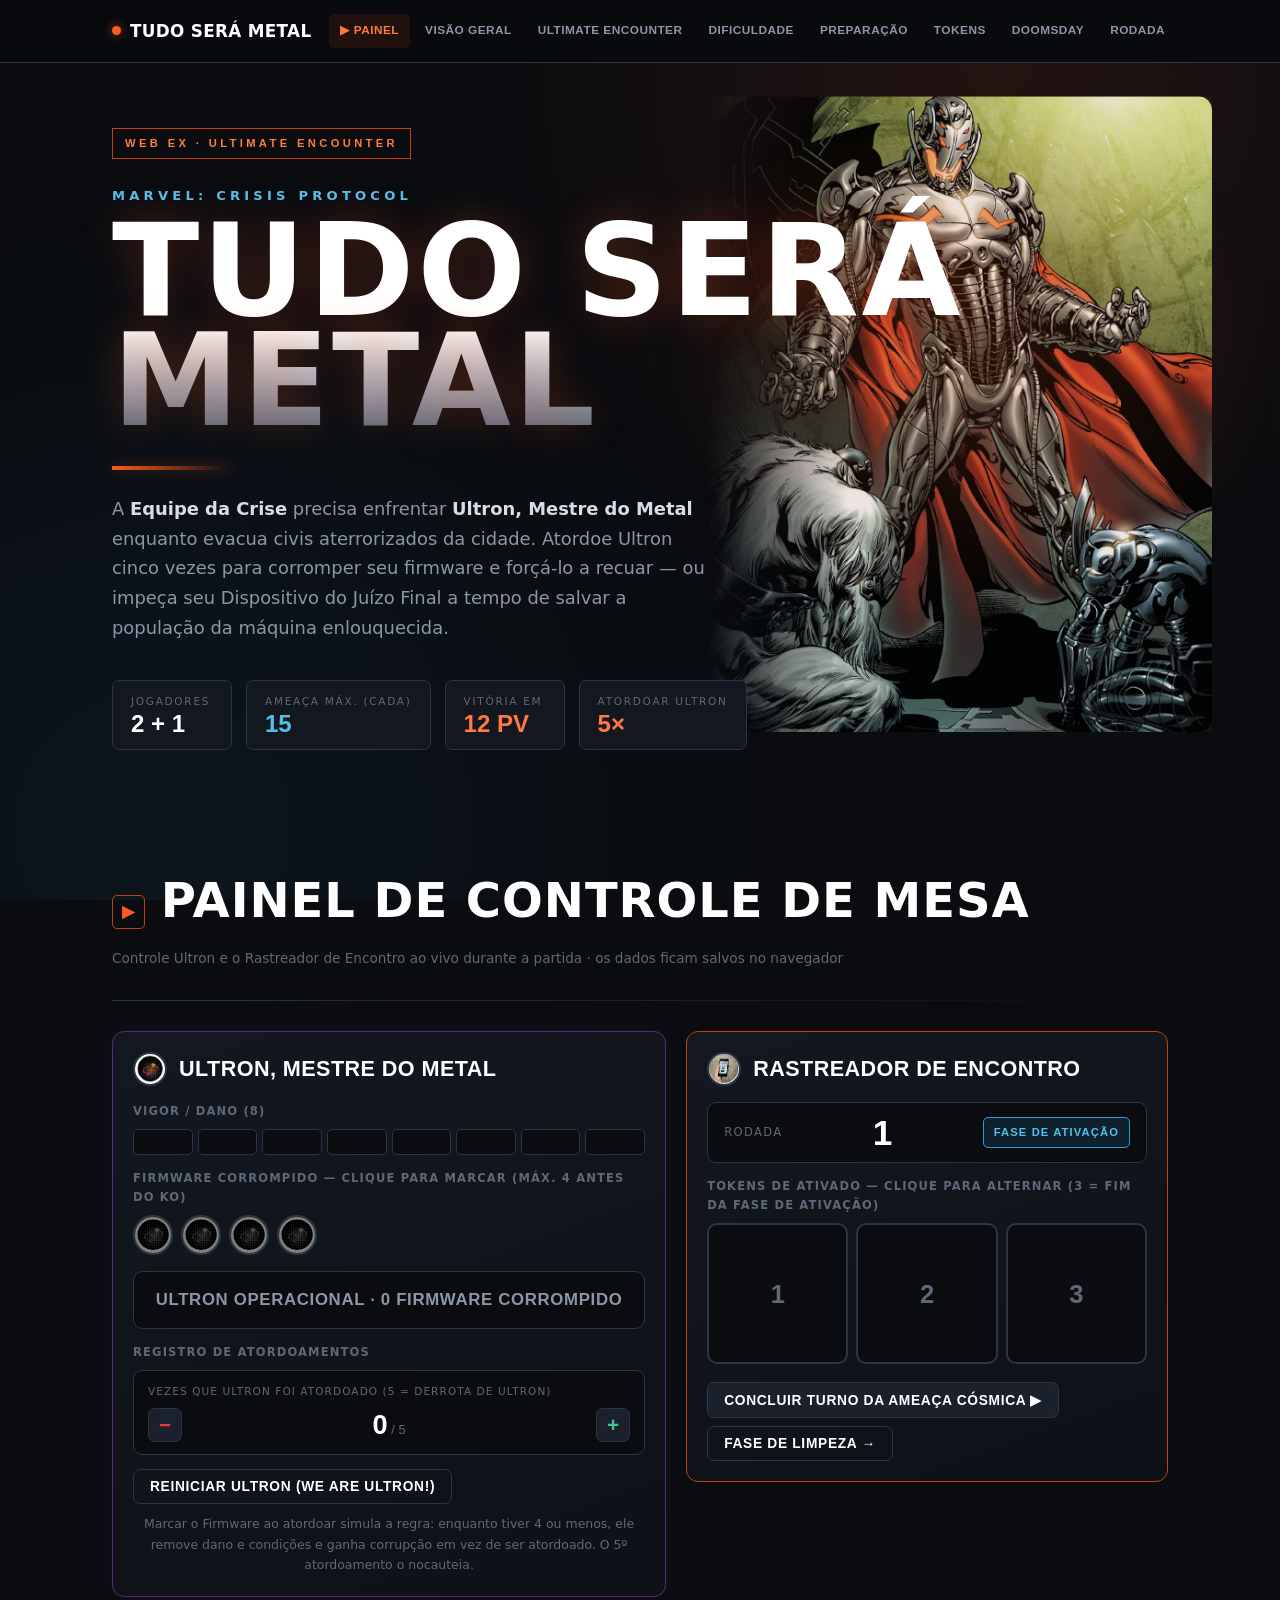
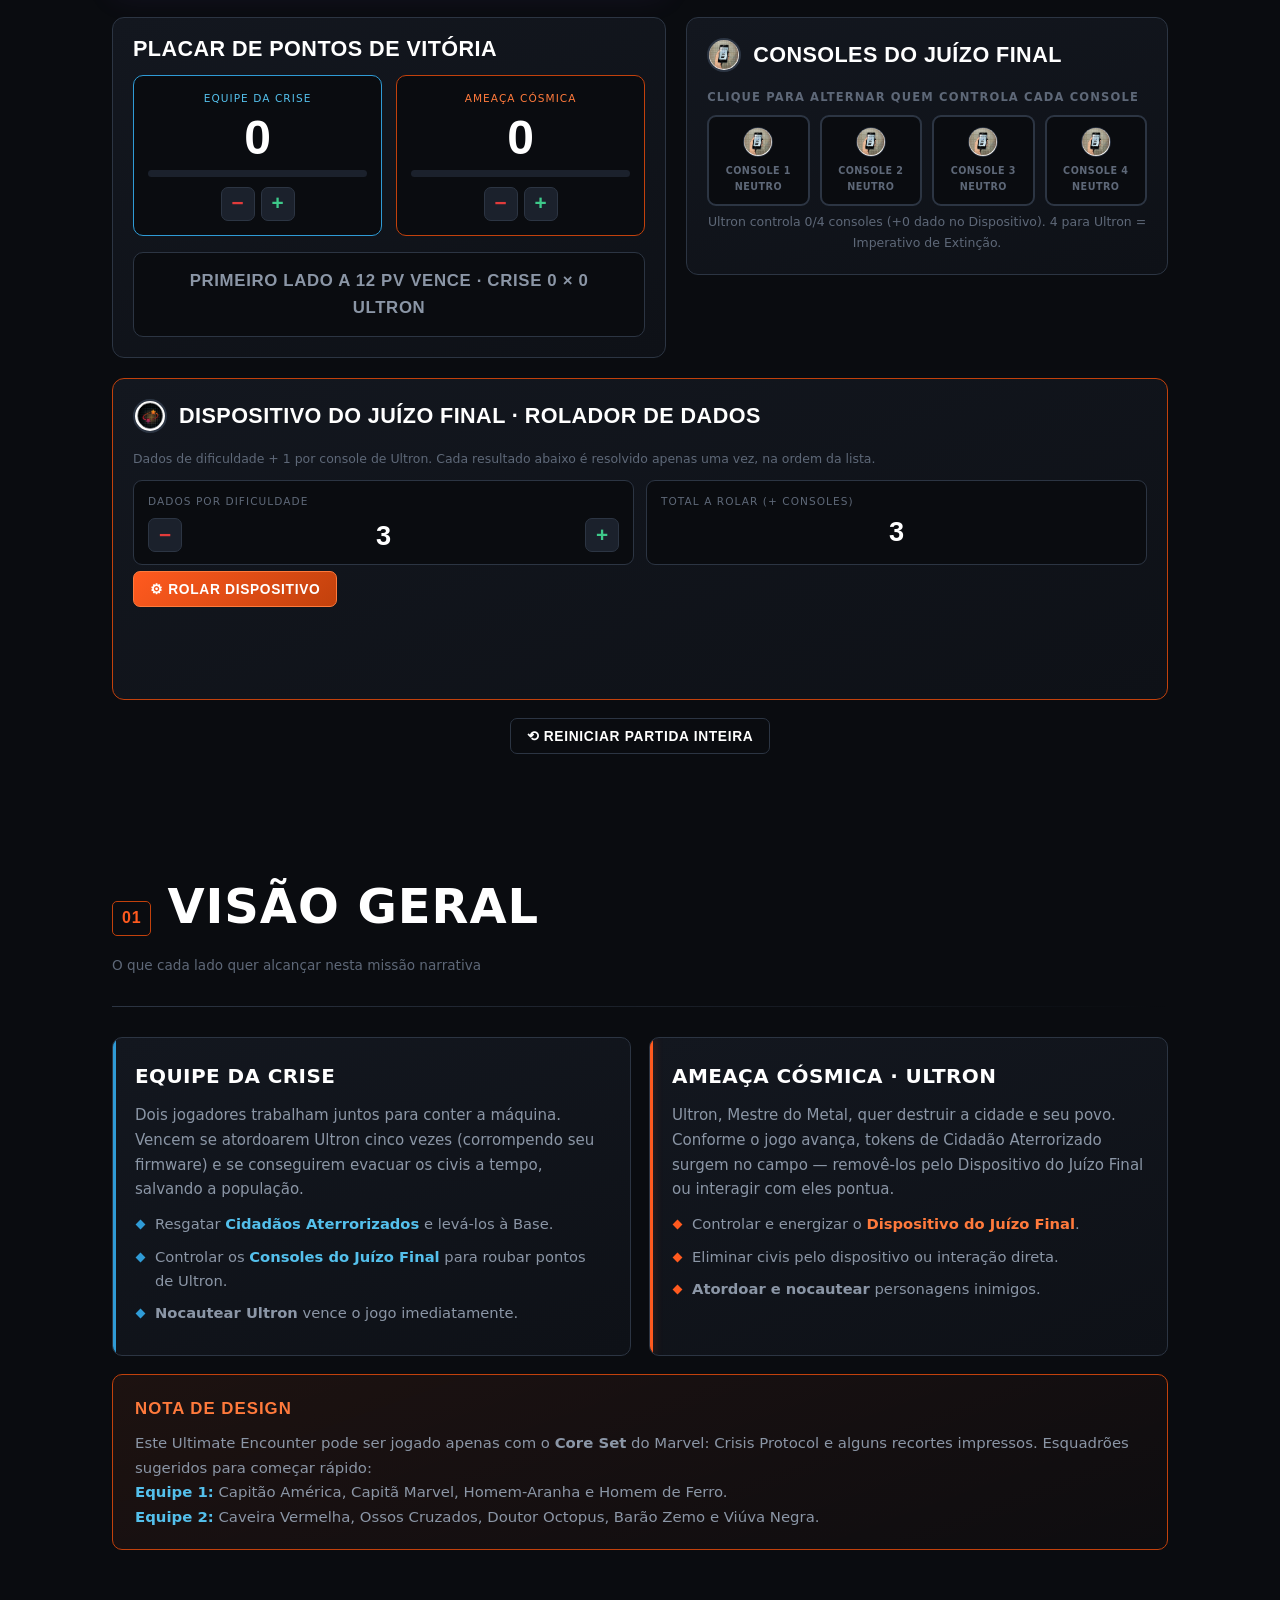
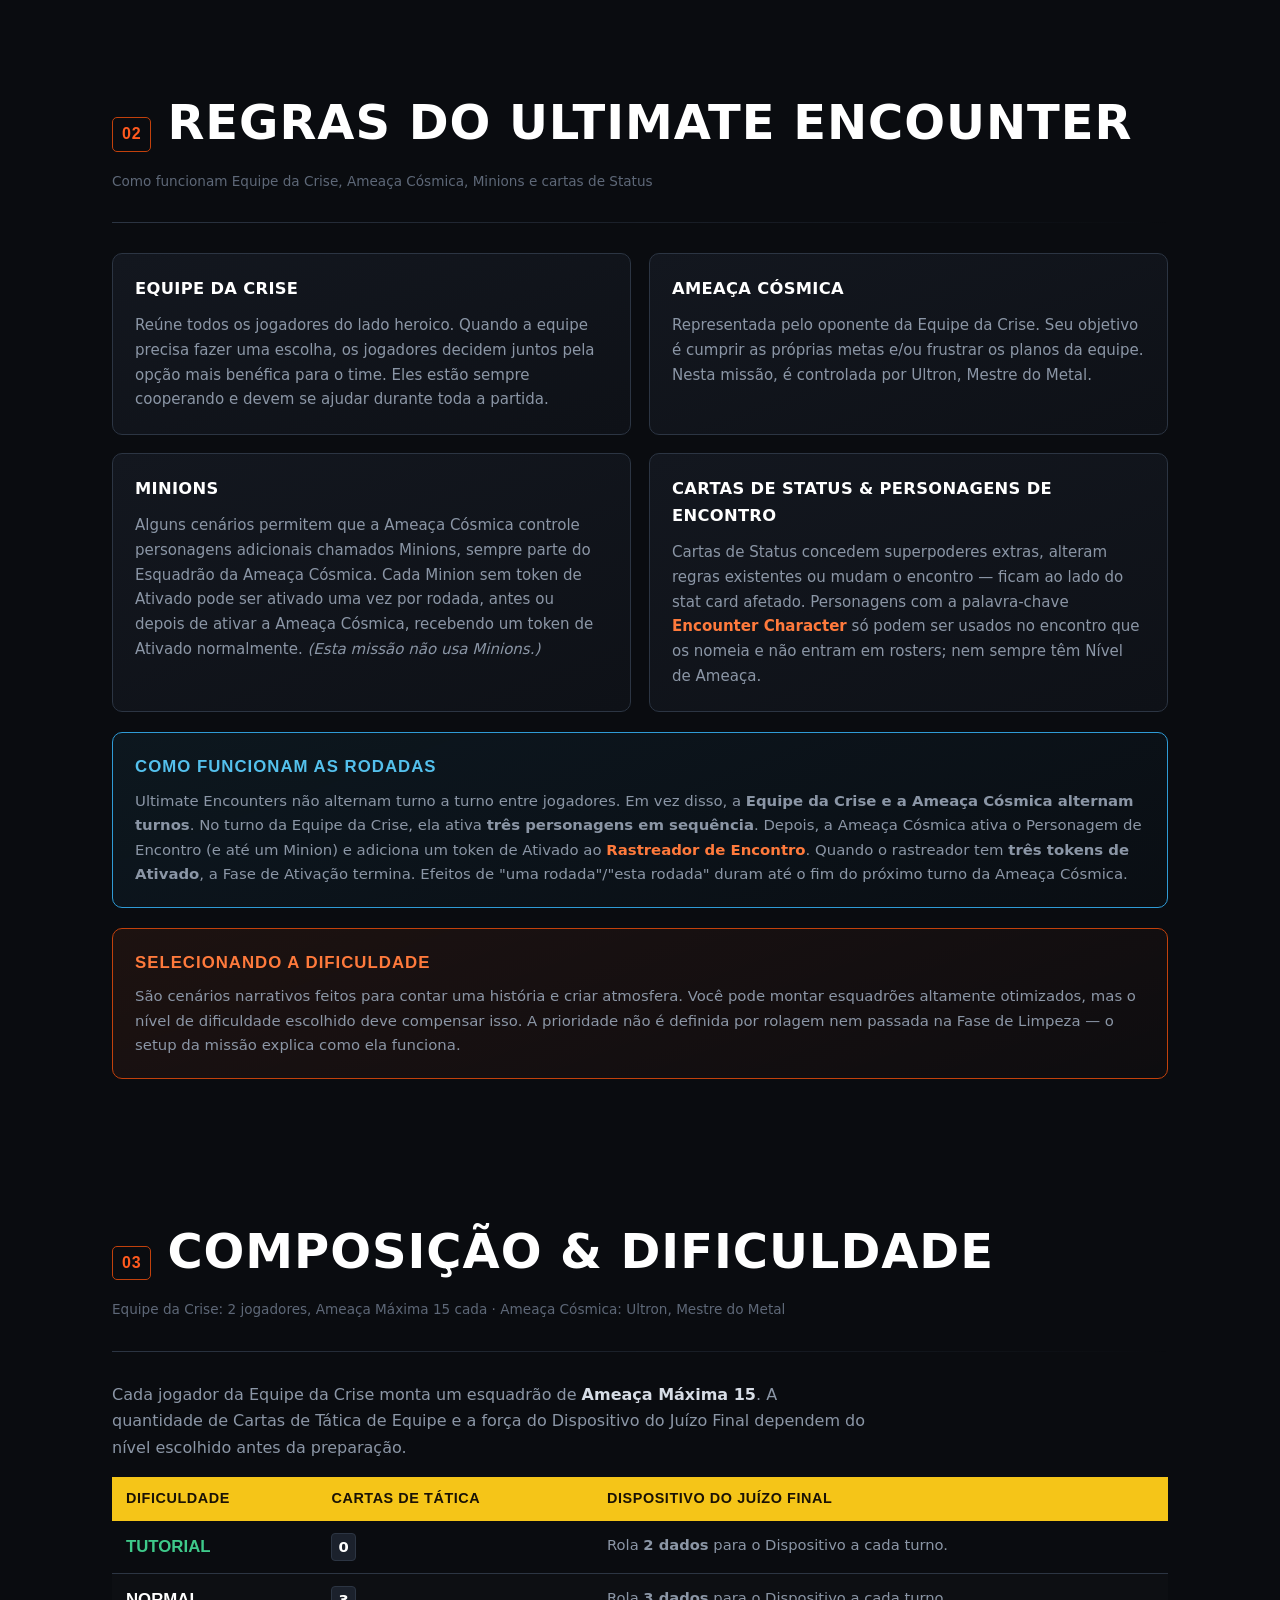
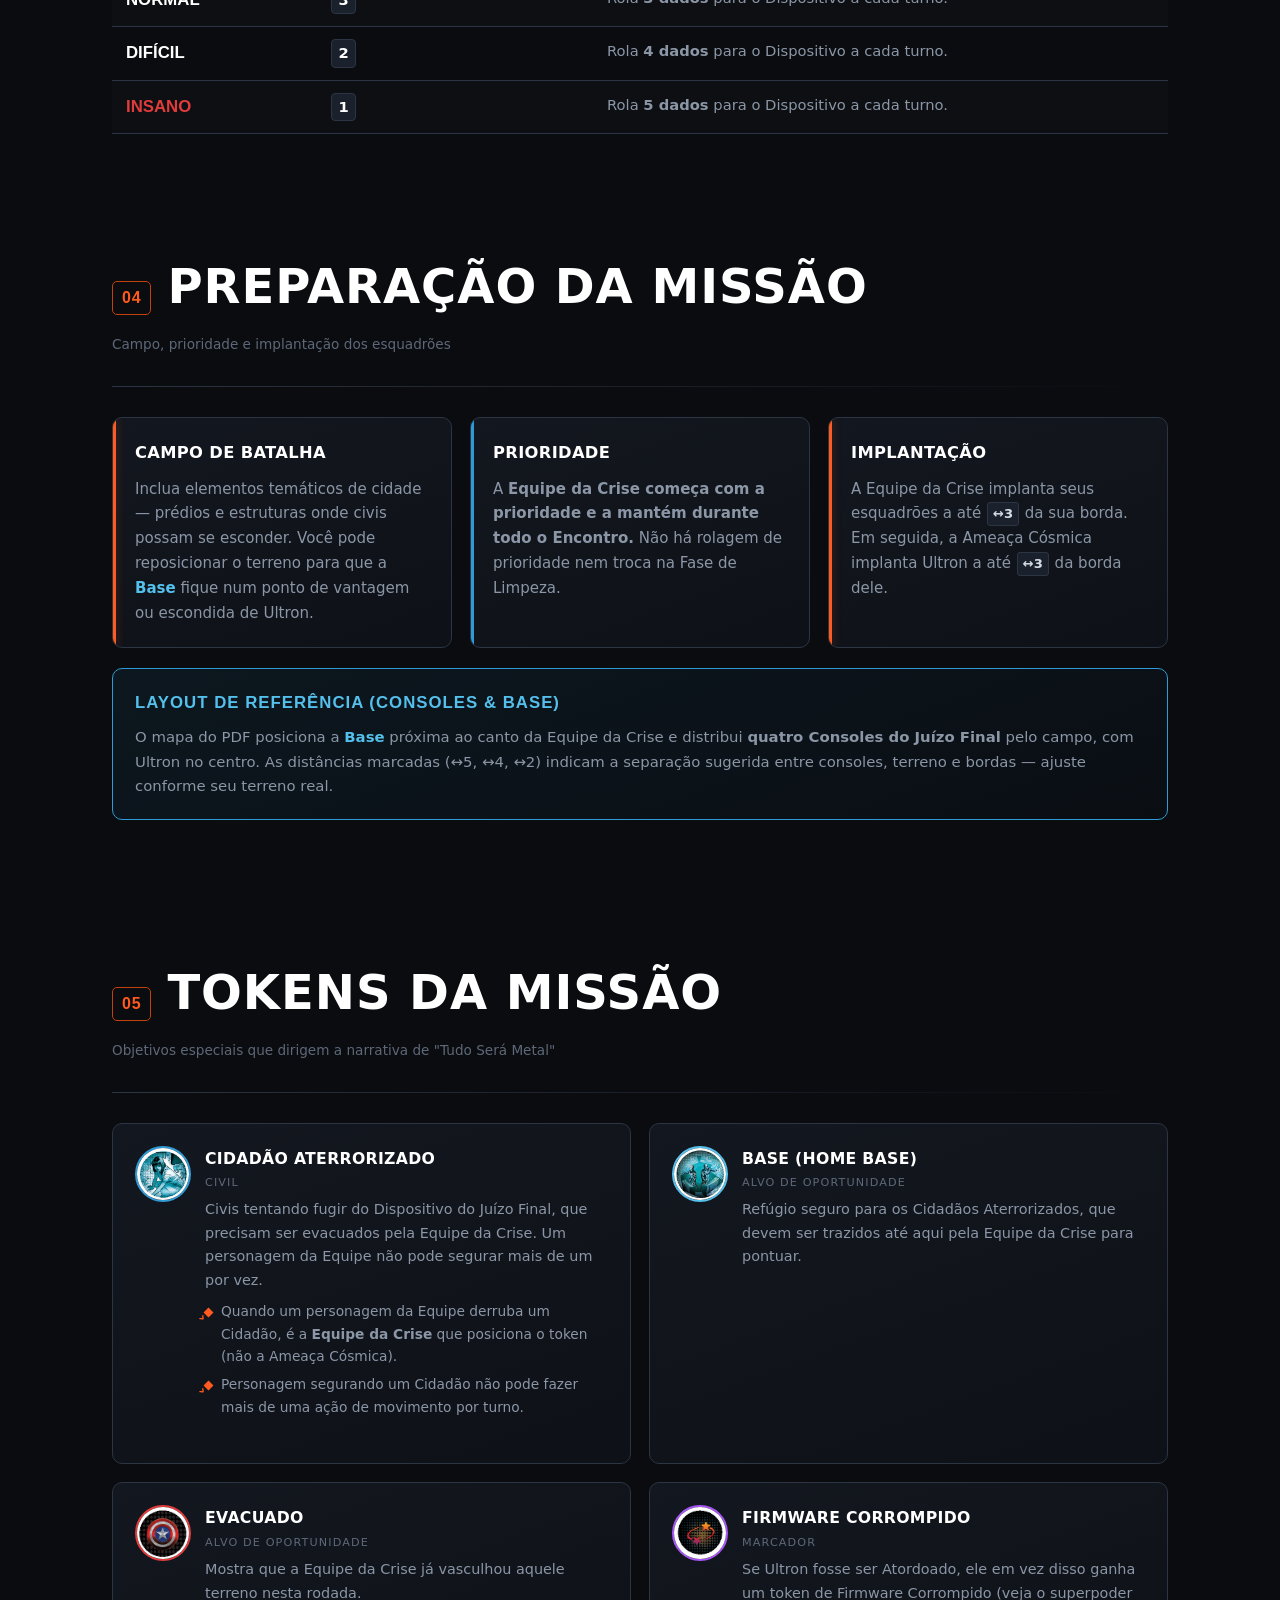
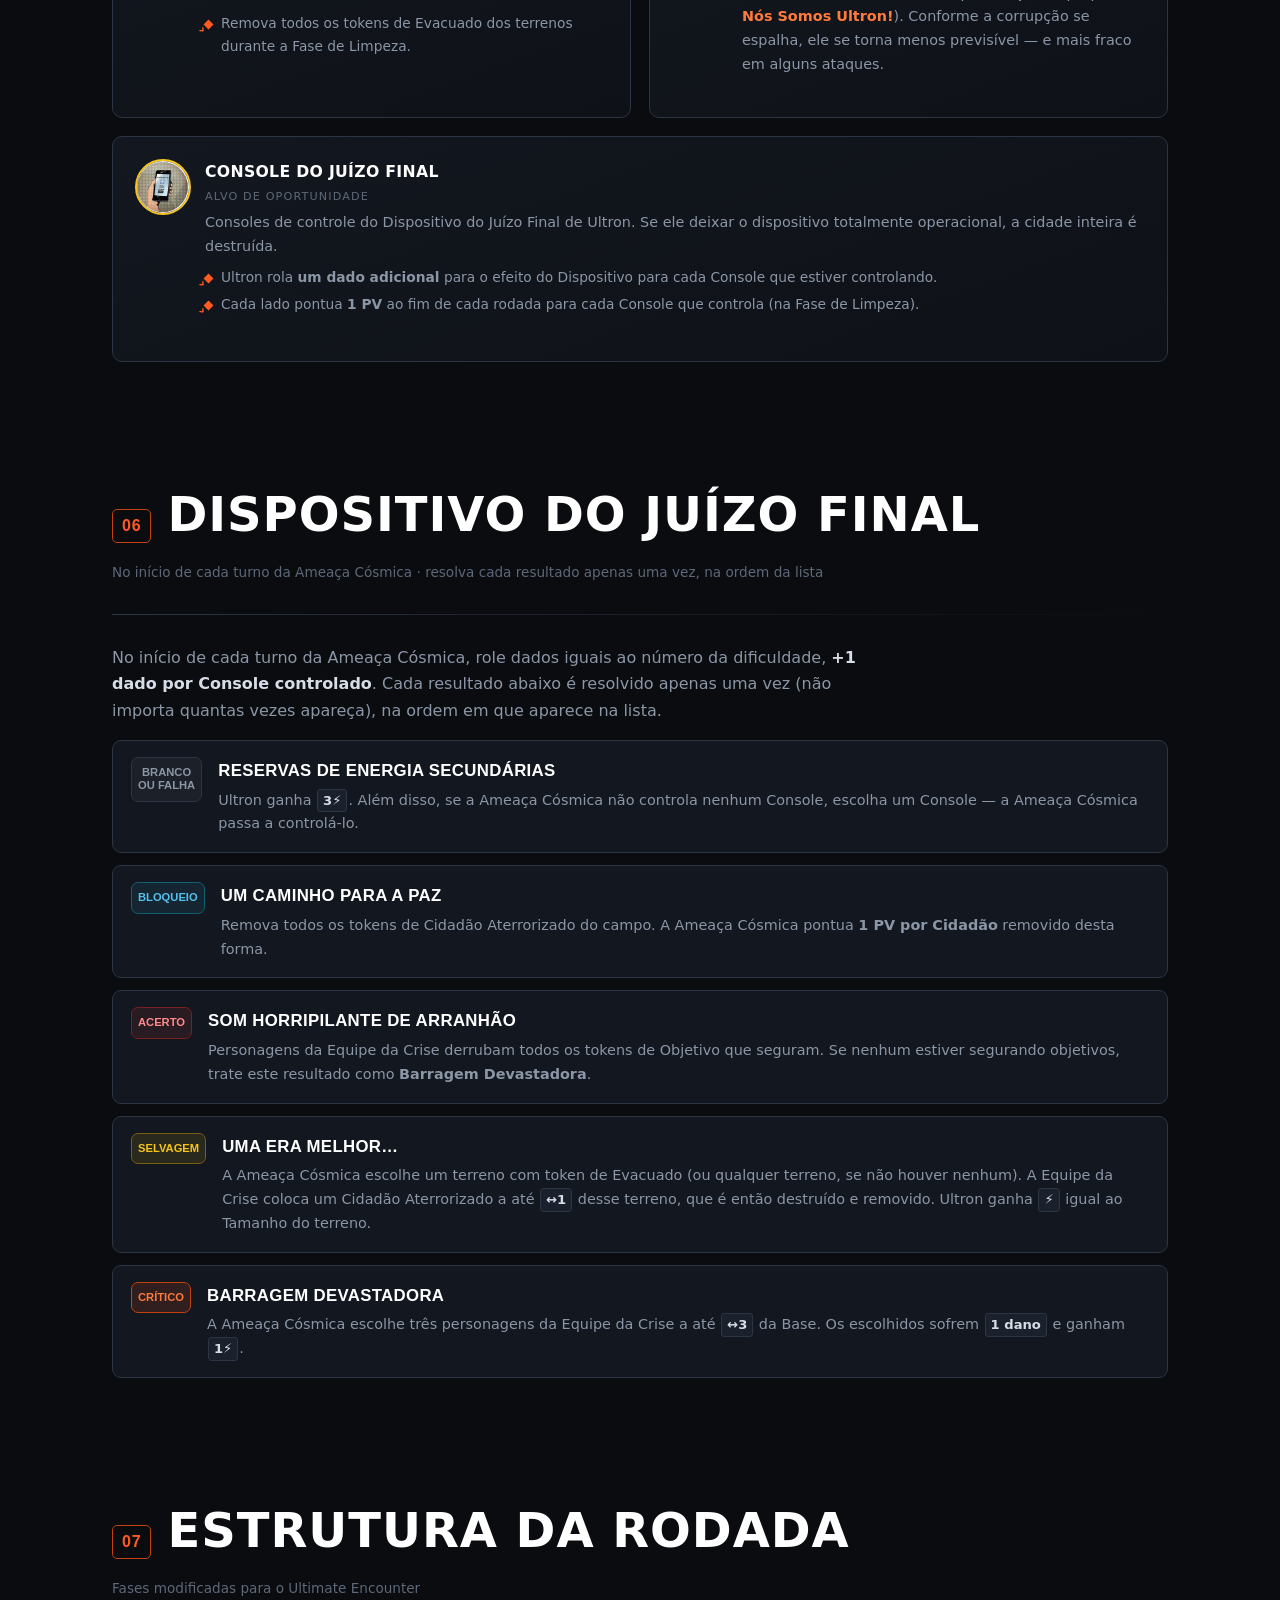
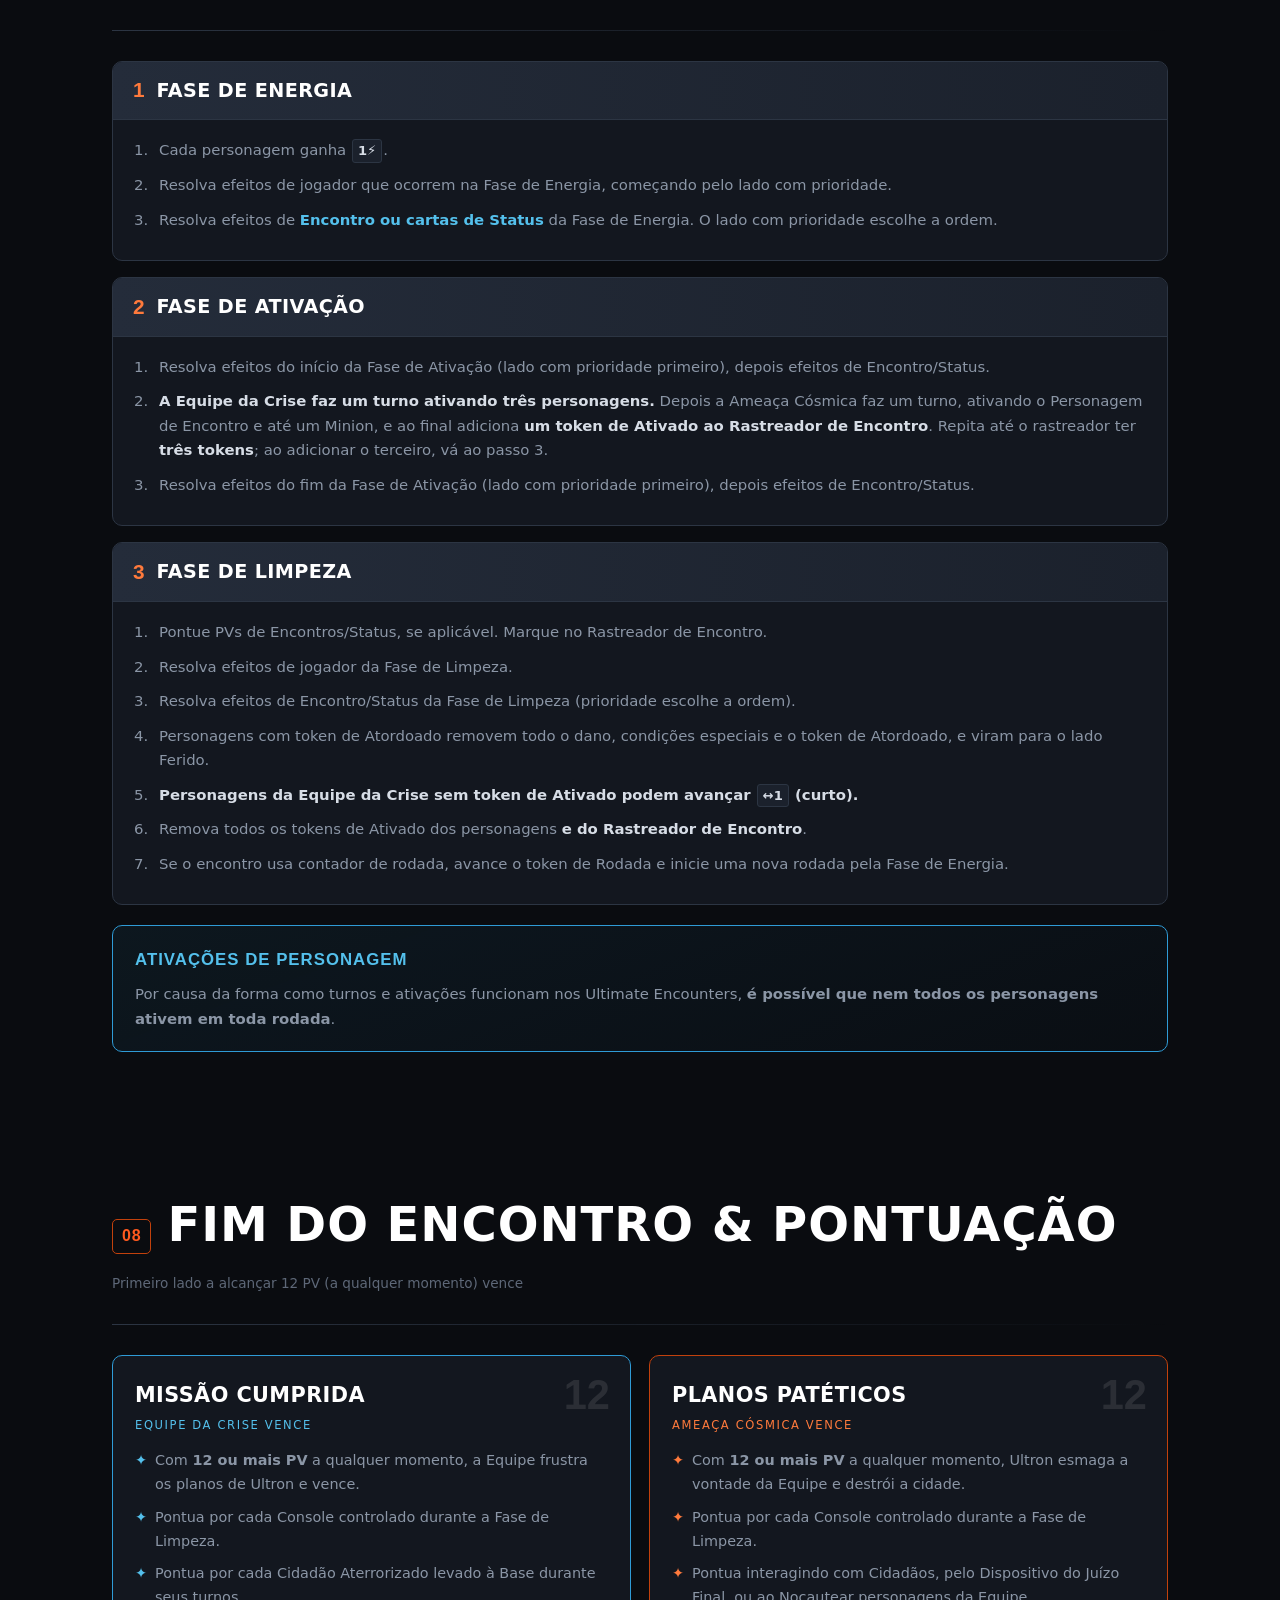
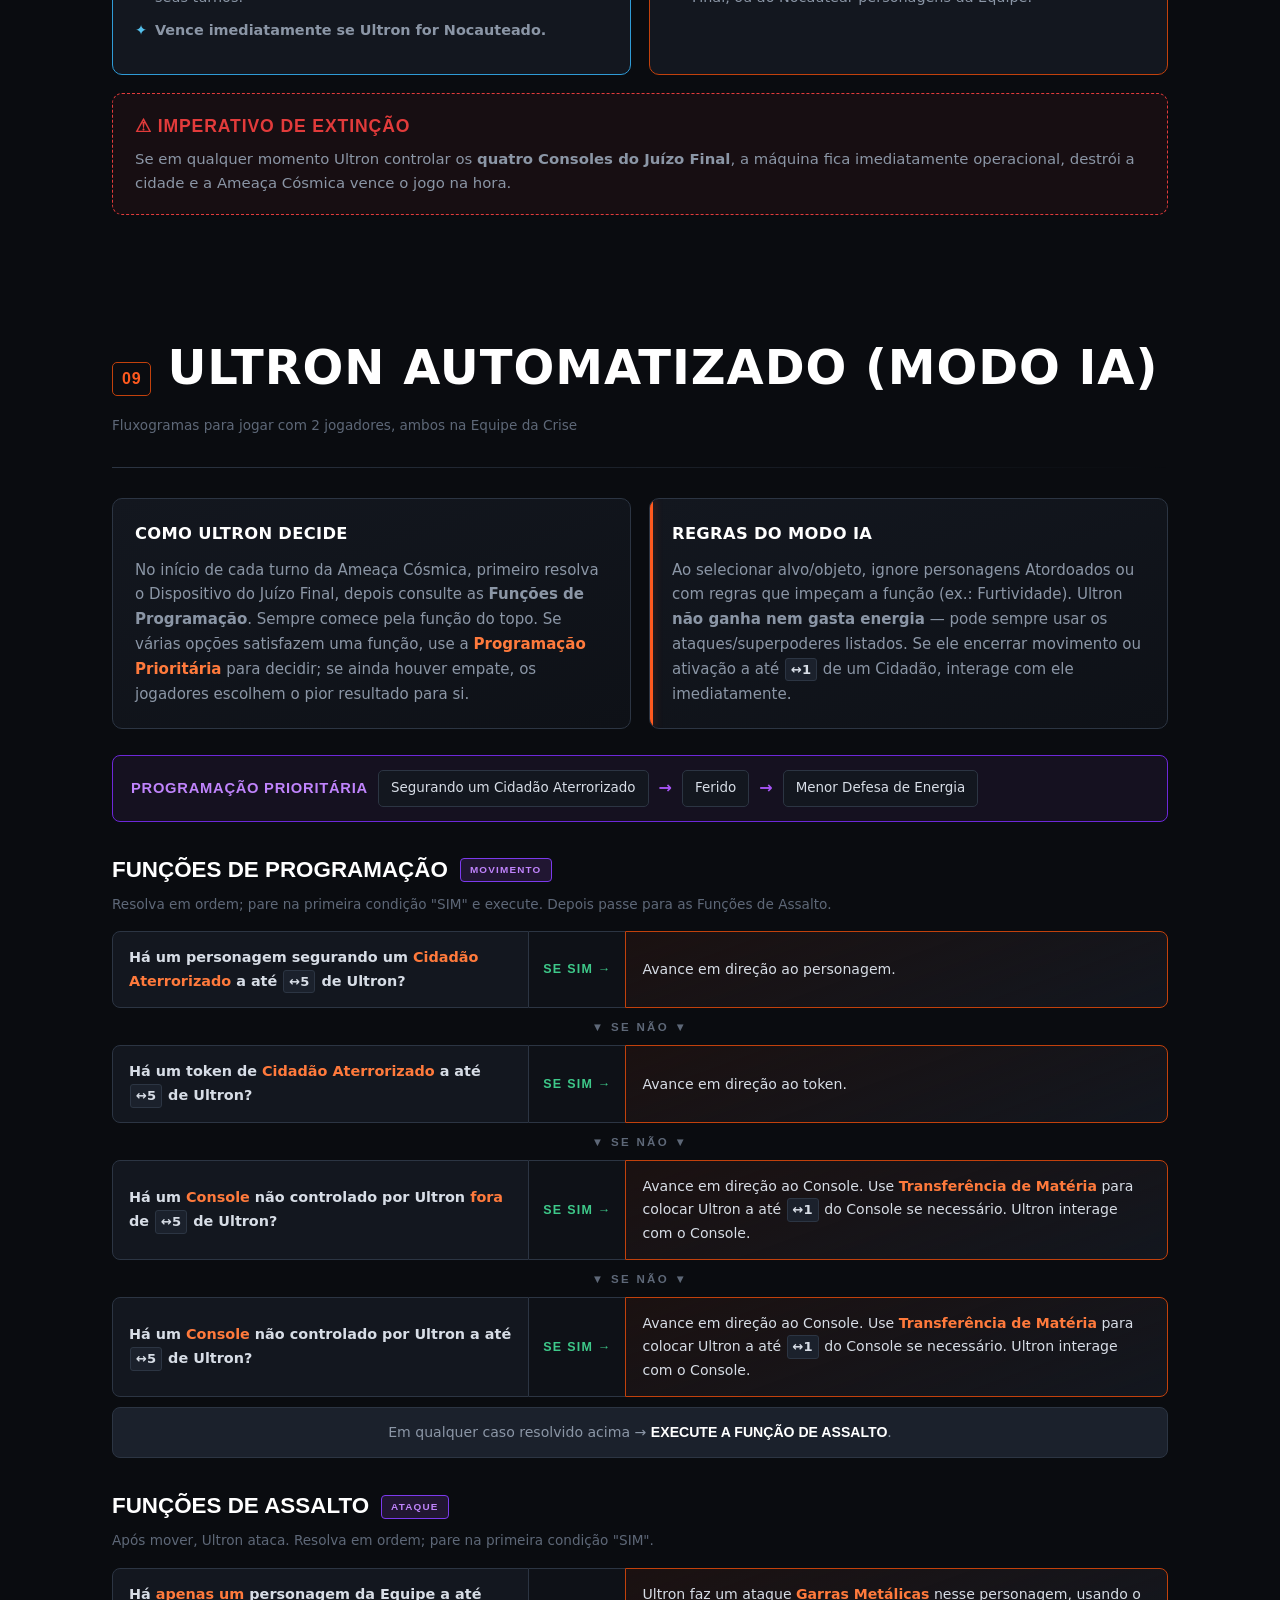
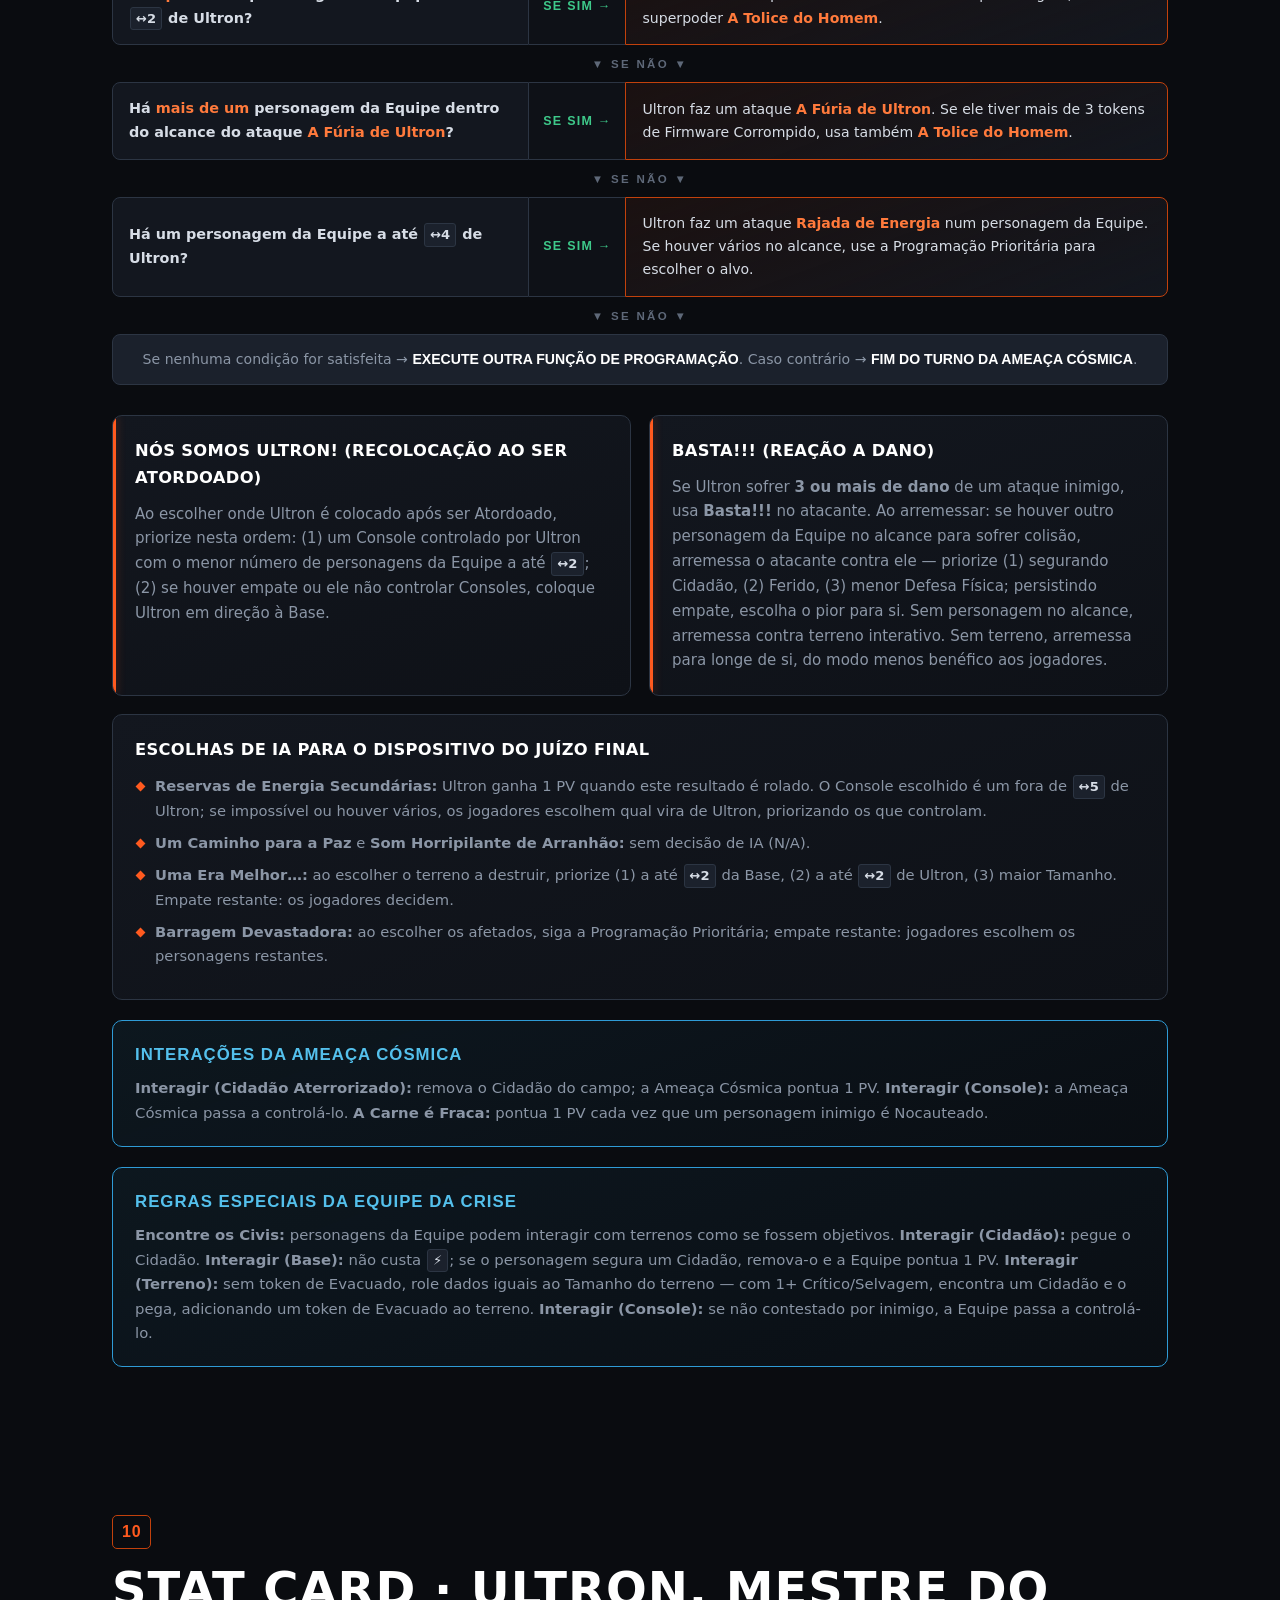
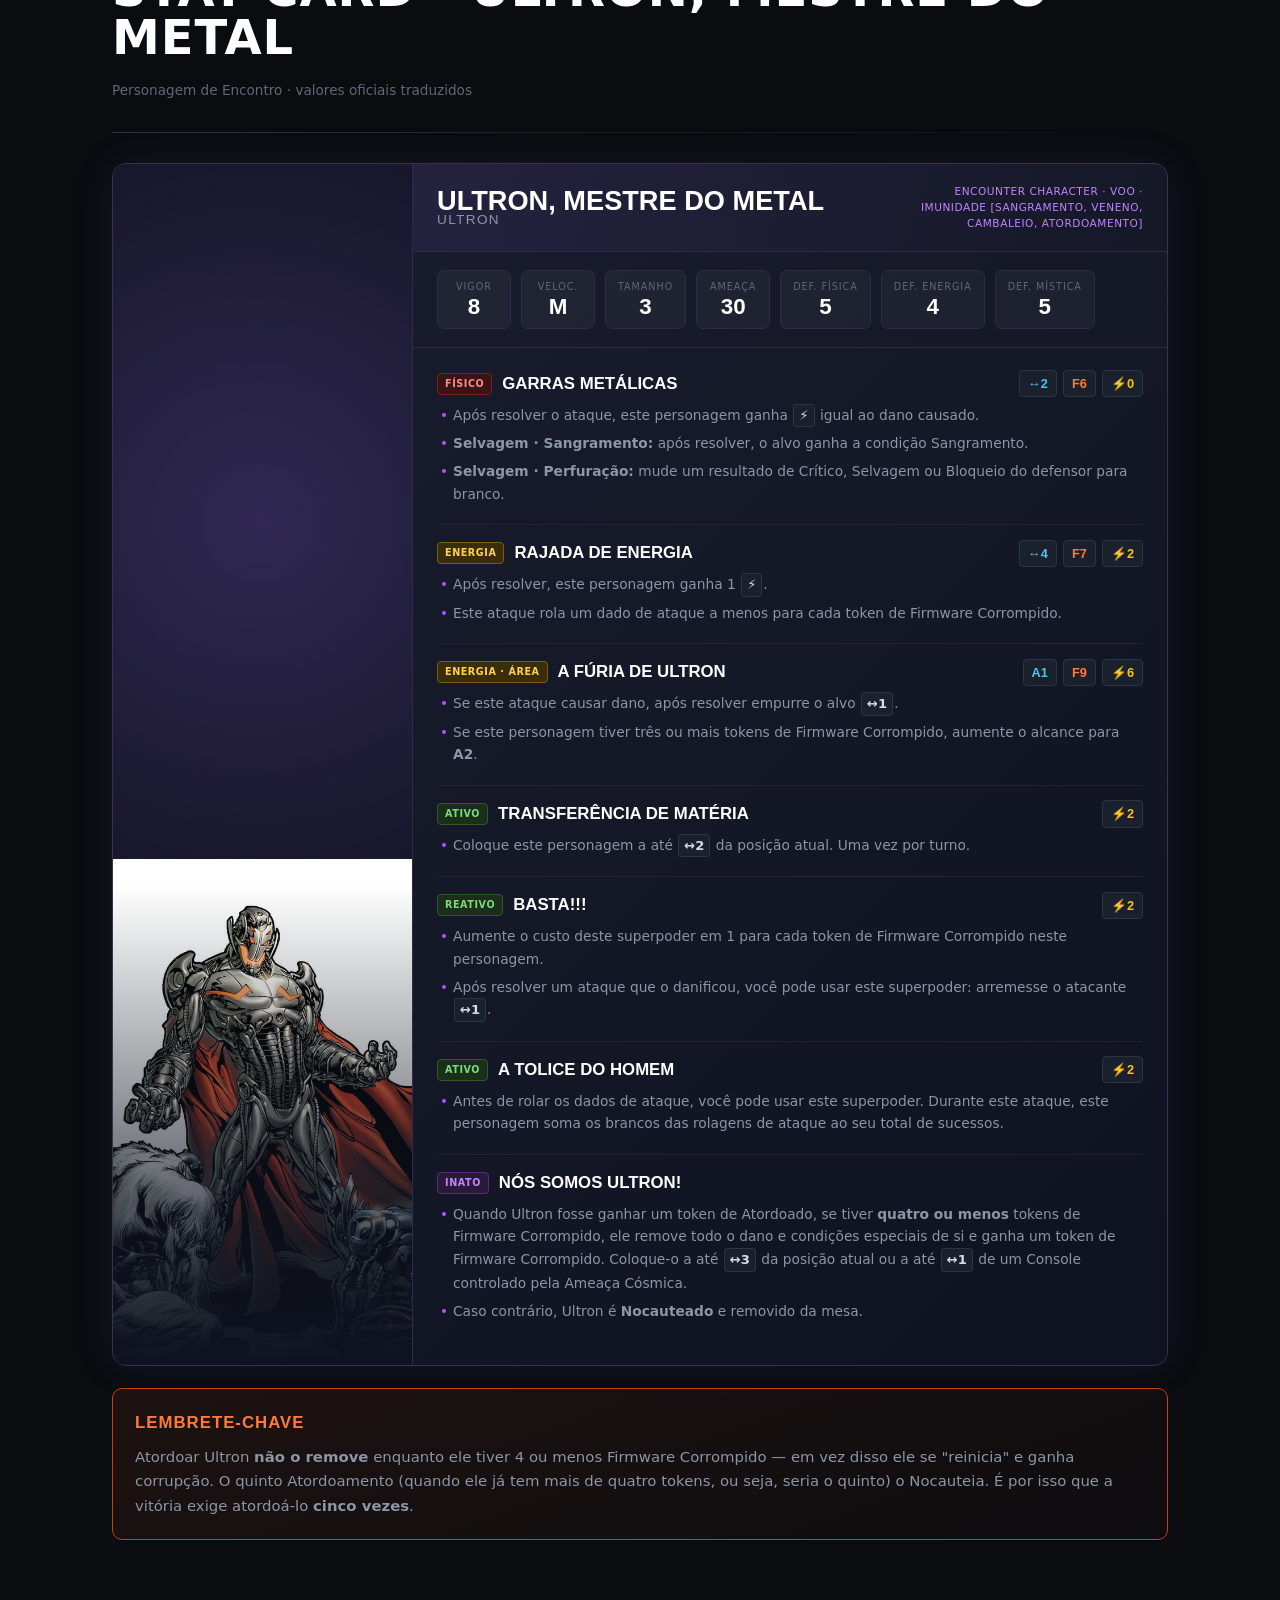
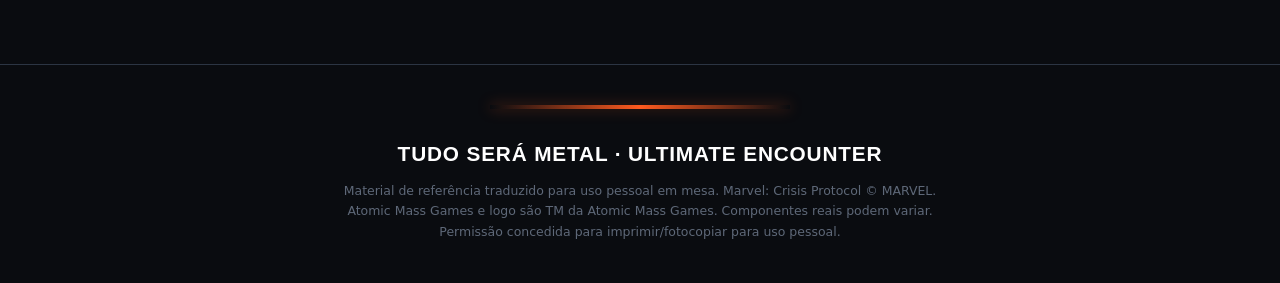
==== index.html @ 3db10e63 "Add files via upload" ====
<!DOCTYPE html>
<html lang="pt-BR">
<head>
<meta charset="UTF-8">
<meta name="viewport" content="width=device-width, initial-scale=1.0">
<title>Tudo Será Metal · Ultimate Encounter · Marvel Crisis Protocol</title>
<style>
  :root{
    --steel-900:#0a0c10;
    --steel-850:#0e1117;
    --steel-800:#13171f;
    --steel-700:#1b212c;
    --steel-600:#242c3a;
    --steel-500:#3a4556;
    --line:#2c3543;
    --text:#d7dde6;
    --text-dim:#8b96a6;
    --text-faint:#5e6878;
    --ember:#ff5a1f;
    --ember-bright:#ff7a3c;
    --ember-glow:rgba(255,90,31,.35);
    --ember-dim:#c2410c;
    --crisis:#2f9bd6;
    --crisis-bright:#54c0ec;
    --gold:#f5c518;
    --danger:#e23b3b;
    --good:#3ec98a;
    --maxw:1100px;
  }
  *{box-sizing:border-box;margin:0;padding:0}
  html{scroll-behavior:smooth;scroll-padding-top:84px}
  body{
    background:var(--steel-900);
    color:var(--text);
    font-family:"Segoe UI",system-ui,-apple-system,sans-serif;
    line-height:1.65;
    -webkit-font-smoothing:antialiased;
    overflow-x:hidden;
  }
  body::before{
    content:"";position:fixed;inset:0;z-index:0;pointer-events:none;
    background:
      radial-gradient(circle at 78% 8%, rgba(255,90,31,.10), transparent 42%),
      radial-gradient(circle at 12% 92%, rgba(47,155,214,.07), transparent 45%);
  }
  h1,h2,h3,h4,.eyebrow,.nav-brand,.tag{
    font-family:"Arial Narrow","Helvetica Neue Condensed",Impact,system-ui,sans-serif;
    font-stretch:condensed;
    letter-spacing:.02em;
  }

  /* ---------- NAV ---------- */
  .nav{
    position:fixed;top:0;left:0;right:0;z-index:50;
    background:rgba(8,10,14,.92);
    backdrop-filter:blur(10px);
    border-bottom:1px solid var(--line);
  }
  .nav-inner{
    max-width:var(--maxw);margin:0 auto;
    display:flex;align-items:center;gap:18px;
    padding:0 22px;height:62px;
  }
  .nav-brand{
    font-weight:800;font-size:1.05rem;text-transform:uppercase;
    color:#fff;line-height:1;white-space:nowrap;
    display:flex;align-items:center;gap:9px;
  }
  .nav-brand .spark{
    width:9px;height:9px;border-radius:50%;
    background:var(--ember);
    box-shadow:0 0 10px 2px var(--ember-glow);
    animation:pulse 2.4s ease-in-out infinite;
  }
  @keyframes pulse{0%,100%{opacity:1}50%{opacity:.45}}
  .nav-links{
    display:flex;gap:4px;margin-left:auto;flex-wrap:nowrap;
    overflow-x:auto;scrollbar-width:none;
  }
  .nav-links::-webkit-scrollbar{display:none}
  .nav-links a{
    color:var(--text-dim);text-decoration:none;
    font-size:.74rem;font-weight:600;text-transform:uppercase;
    letter-spacing:.04em;padding:7px 11px;border-radius:5px;
    white-space:nowrap;transition:.18s;
    font-family:"Arial Narrow",sans-serif;font-stretch:condensed;
  }
  .nav-links a:hover{color:#fff;background:var(--steel-700)}
  .nav-links a.active{color:var(--ember-bright);background:rgba(255,90,31,.10)}

  /* ---------- HERO ---------- */
  .hero{
    position:relative;z-index:1;
    min-height:92vh;display:flex;flex-direction:column;justify-content:center;
    padding:120px 22px 70px;
    max-width:var(--maxw);margin:0 auto;
  }
  .hero::after{
    content:"";position:absolute;right:-10%;top:8%;width:60%;height:70%;
    background:radial-gradient(ellipse at center, rgba(255,90,31,.16), transparent 65%);
    filter:blur(20px);z-index:-1;pointer-events:none;
  }
  .hero .webex{
    display:inline-block;align-self:flex-start;
    border:1px solid var(--ember-dim);color:var(--ember-bright);
    font-size:.7rem;letter-spacing:.3em;text-transform:uppercase;
    padding:5px 12px;margin-bottom:26px;font-weight:700;
    font-family:"Arial Narrow",sans-serif;
  }
  .hero .kicker{
    color:var(--crisis-bright);text-transform:uppercase;
    letter-spacing:.32em;font-size:.82rem;font-weight:700;margin-bottom:10px;
  }
  .hero h1{
    font-size:clamp(3.4rem,11vw,8rem);font-weight:800;line-height:.86;
    text-transform:uppercase;color:#fff;
    text-shadow:0 0 40px rgba(255,90,31,.25);
  }
  .hero h1 .metal{
    display:block;
    background:linear-gradient(180deg,#fff 0%,#9aa6b6 55%,#566273 100%);
    -webkit-background-clip:text;background-clip:text;
    -webkit-text-fill-color:transparent;
    position:relative;
  }
  .hero .ember-line{
    width:120px;height:4px;margin:30px 0 24px;
    background:linear-gradient(90deg,var(--ember),transparent);
    box-shadow:0 0 14px var(--ember-glow);
  }
  .hero p.lead{
    max-width:600px;font-size:1.12rem;color:var(--text-dim);
  }
  .hero p.lead strong{color:var(--text)}
  .hero-art{
    position:absolute;right:-2%;top:50%;transform:translateY(-50%);
    width:46%;max-width:560px;z-index:-1;
    -webkit-mask-image:linear-gradient(90deg,transparent,#000 28%,#000 100%);
    mask-image:linear-gradient(90deg,transparent,#000 28%,#000 100%);
    opacity:.92;pointer-events:none;
    filter:drop-shadow(0 0 50px rgba(255,90,31,.25));
  }
  .hero-art img{width:100%;height:auto;display:block;border-radius:14px}
  @media(max-width:880px){.hero-art{opacity:.18;right:-15%;width:80%}}
  .hero-meta{
    display:flex;gap:14px;flex-wrap:wrap;margin-top:38px;
  }
  .hero-meta .chip{
    background:var(--steel-800);border:1px solid var(--line);
    border-radius:7px;padding:12px 18px;min-width:120px;
  }
  .hero-meta .chip .lab{font-size:.66rem;text-transform:uppercase;letter-spacing:.16em;color:var(--text-faint)}
  .hero-meta .chip .val{font-size:1.5rem;font-weight:800;color:#fff;font-family:"Arial Narrow",sans-serif;font-stretch:condensed;line-height:1.1}
  .hero-meta .chip .val.ember{color:var(--ember-bright)}
  .hero-meta .chip .val.crisis{color:var(--crisis-bright)}

  /* ---------- SECTIONS ---------- */
  section.block{
    position:relative;z-index:1;
    max-width:var(--maxw);margin:0 auto;padding:64px 22px;
    scroll-margin-top:80px;
  }
  .sec-head{display:flex;align-items:baseline;gap:16px;margin-bottom:30px;flex-wrap:wrap}
  .sec-num{
    font-family:"Arial Narrow",sans-serif;font-stretch:condensed;
    font-size:1rem;font-weight:800;color:var(--ember);
    border:1px solid var(--ember-dim);border-radius:5px;
    padding:3px 9px;letter-spacing:.05em;
  }
  .sec-head h2{
    font-size:clamp(1.9rem,5vw,3rem);font-weight:800;text-transform:uppercase;
    color:#fff;line-height:1;
  }
  .sec-head .sub{color:var(--text-faint);font-size:.85rem;width:100%;margin-top:2px}
  .divider{height:1px;background:linear-gradient(90deg,var(--line),transparent);margin:0 0 30px}

  p.body{color:var(--text-dim);margin-bottom:16px;max-width:760px}
  p.body strong{color:var(--text)}
  .accent{color:var(--ember-bright);font-weight:600}
  .accent-c{color:var(--crisis-bright);font-weight:600}

  /* cards grid */
  .grid{display:grid;gap:18px}
  .grid.g2{grid-template-columns:repeat(2,1fr)}
  .grid.g3{grid-template-columns:repeat(3,1fr)}
  .card{
    background:linear-gradient(160deg,var(--steel-800),var(--steel-850));
    border:1px solid var(--line);border-radius:10px;padding:22px;
    position:relative;overflow:hidden;
  }
  .card.edge::before{
    content:"";position:absolute;left:0;top:0;bottom:0;width:3px;
    background:var(--ember);box-shadow:0 0 10px var(--ember-glow);
  }
  .card.edge-c::before{content:"";position:absolute;left:0;top:0;bottom:0;width:3px;background:var(--crisis)}
  .card h3,.card h4{text-transform:uppercase;color:#fff;font-weight:800;margin-bottom:10px;letter-spacing:.02em}
  .card h3{font-size:1.25rem}
  .card h4{font-size:1.02rem}
  .card p{color:var(--text-dim);font-size:.94rem}
  .card ul{list-style:none;margin-top:10px}
  .card ul li{position:relative;padding-left:20px;color:var(--text-dim);font-size:.92rem;margin-bottom:8px}
  .card ul li::before{content:"";position:absolute;left:2px;top:9px;width:7px;height:7px;background:var(--ember);transform:rotate(45deg)}
  .card.edge-c ul li::before{background:var(--crisis)}

  /* token badge */
  .token-row{display:flex;align-items:flex-start;gap:14px;margin-bottom:18px}
  .token-ico{
    flex:0 0 56px;width:56px;height:56px;border-radius:50%;
    overflow:hidden;border:2px solid;background:var(--steel-700);
    display:flex;align-items:center;justify-content:center;
  }
  .token-ico img{width:100%;height:100%;object-fit:cover}
  .ti-civ{background:#1d3a52;border-color:var(--crisis)}
  .ti-home{background:#15324a;border-color:var(--crisis-bright)}
  .ti-evac{background:#3a1414;border-color:var(--danger)}
  .ti-firm{background:#2a1530;border-color:#a855f7}
  .ti-con{background:#33240a;border-color:var(--gold)}
  .token-txt h4{text-transform:uppercase;font-size:.98rem;color:#fff;margin-bottom:3px;font-weight:800}
  .token-txt .typ{font-size:.7rem;color:var(--text-faint);text-transform:uppercase;letter-spacing:.1em;margin-bottom:5px}
  .token-txt p{color:var(--text-dim);font-size:.9rem}
  .token-txt ul{list-style:none;margin-top:7px}
  .token-txt ul li{position:relative;padding-left:16px;font-size:.86rem;color:var(--text-dim);margin-bottom:5px}
  .token-txt ul li::before{content:"›";position:absolute;left:0;color:var(--ember);font-weight:800}

  /* difficulty table */
  .tbl{width:100%;border-collapse:collapse;margin-top:6px;font-size:.92rem}
  .tbl th{
    background:var(--gold);color:#1a1205;text-transform:uppercase;
    font-family:"Arial Narrow",sans-serif;font-stretch:condensed;font-weight:800;
    padding:10px 14px;text-align:left;letter-spacing:.04em;font-size:.9rem;
  }
  .tbl td{padding:12px 14px;border-bottom:1px solid var(--line);color:var(--text-dim);vertical-align:top}
  .tbl tr:nth-child(even) td{background:rgba(255,255,255,.015)}
  .tbl td.lvl{font-weight:800;color:#fff;font-family:"Arial Narrow",sans-serif;font-stretch:condensed;text-transform:uppercase;font-size:1.05rem}
  .tbl td .d-tut{color:var(--good)}
  .tbl td .d-ins{color:var(--danger)}
  .dice-n{display:inline-block;min-width:24px;text-align:center;background:var(--steel-700);border:1px solid var(--line);border-radius:4px;padding:1px 6px;font-weight:800;color:#fff}

  /* phase flow */
  .phase{
    background:var(--steel-800);border:1px solid var(--line);border-radius:10px;
    margin-bottom:16px;overflow:hidden;
  }
  .phase-h{
    background:linear-gradient(90deg,var(--steel-600),var(--steel-700));
    padding:13px 20px;display:flex;align-items:center;gap:12px;
    border-bottom:1px solid var(--line);
  }
  .phase-h .pn{
    font-family:"Arial Narrow",sans-serif;font-stretch:condensed;font-weight:800;
    color:var(--ember-bright);font-size:1.3rem;line-height:1;
  }
  .phase-h h3{text-transform:uppercase;color:#fff;font-size:1.2rem;font-weight:800}
  .phase ol{margin:0;padding:18px 22px 18px 40px;counter-reset:step}
  .phase ol li{color:var(--text-dim);margin-bottom:10px;font-size:.93rem;padding-left:6px}
  .phase ol li strong{color:var(--text)}
  .phase ol li .hl{color:var(--crisis-bright);font-weight:600}

  /* callout */
  .callout{
    border:1px solid var(--crisis);border-radius:10px;
    background:linear-gradient(160deg,rgba(47,155,214,.08),rgba(47,155,214,.02));
    padding:20px 22px;margin:20px 0;
  }
  .callout.warn{border-color:var(--ember-dim);background:linear-gradient(160deg,rgba(255,90,31,.08),rgba(255,90,31,.02))}
  .callout .ctitle{
    font-family:"Arial Narrow",sans-serif;font-stretch:condensed;font-weight:800;
    text-transform:uppercase;color:var(--crisis-bright);font-size:1.05rem;
    letter-spacing:.06em;margin-bottom:8px;
  }
  .callout.warn .ctitle{color:var(--ember-bright)}
  .callout p{color:var(--text-dim);font-size:.93rem}

  /* win conditions */
  .win-grid{display:grid;grid-template-columns:1fr 1fr;gap:18px}
  .win{border-radius:10px;padding:22px;border:1px solid var(--line);background:var(--steel-800);position:relative}
  .win.crisis-w{border-color:var(--crisis)}
  .win.threat-w{border-color:var(--ember-dim)}
  .win .vp{
    position:absolute;top:18px;right:20px;
    font-family:"Arial Narrow",sans-serif;font-stretch:condensed;font-weight:800;
    font-size:2.6rem;line-height:1;color:rgba(255,255,255,.1);
  }
  .win h3{text-transform:uppercase;font-weight:800;font-size:1.3rem;margin-bottom:4px;color:#fff}
  .win .who{font-size:.72rem;text-transform:uppercase;letter-spacing:.14em;margin-bottom:14px}
  .win.crisis-w .who{color:var(--crisis-bright)}
  .win.threat-w .who{color:var(--ember-bright)}
  .win ul{list-style:none}
  .win ul li{position:relative;padding-left:20px;color:var(--text-dim);font-size:.9rem;margin-bottom:9px}
  .win.crisis-w ul li::before{content:"✦";position:absolute;left:0;color:var(--crisis-bright)}
  .win.threat-w ul li::before{content:"✦";position:absolute;left:0;color:var(--ember-bright)}
  .extinction{
    grid-column:1/-1;border:1px dashed var(--danger);border-radius:10px;
    background:rgba(226,59,59,.06);padding:18px 22px;
  }
  .extinction .ctitle{color:var(--danger);font-family:"Arial Narrow",sans-serif;font-stretch:condensed;font-weight:800;text-transform:uppercase;font-size:1.1rem;letter-spacing:.05em;margin-bottom:6px}
  .extinction p{color:var(--text-dim);font-size:.93rem}

  /* AI flow */
  .ai-intro{display:grid;grid-template-columns:1fr 1fr;gap:18px;margin-bottom:26px}
  .flow{margin-bottom:30px}
  .flow-title{
    font-family:"Arial Narrow",sans-serif;font-stretch:condensed;font-weight:800;
    text-transform:uppercase;font-size:1.4rem;color:#fff;margin-bottom:4px;
    display:flex;align-items:center;gap:12px;
  }
  .flow-title .badge{
    font-size:.62rem;padding:3px 9px;border-radius:4px;letter-spacing:.12em;
    background:rgba(168,85,247,.15);color:#c084fc;border:1px solid #7c3aed;
  }
  .flow-sub{color:var(--text-faint);font-size:.85rem;margin-bottom:16px}
  .fstep{
    display:grid;grid-template-columns:1fr auto 1.3fr;gap:0;align-items:stretch;
    margin-bottom:10px;
  }
  .fstep .cond{
    background:var(--steel-800);border:1px solid var(--line);border-radius:8px 0 0 8px;
    padding:14px 16px;display:flex;flex-direction:column;justify-content:center;
  }
  .fstep .cond .q{color:var(--text);font-size:.9rem;font-weight:600}
  .fstep .cond .q b{color:var(--ember-bright)}
  .fstep .arrow{
    display:flex;align-items:center;padding:0 14px;background:var(--steel-850);
    border-top:1px solid var(--line);border-bottom:1px solid var(--line);
  }
  .fstep .arrow span{
    font-family:"Arial Narrow",sans-serif;font-stretch:condensed;font-weight:800;
    color:var(--good);font-size:.78rem;letter-spacing:.1em;white-space:nowrap;
  }
  .fstep .act{
    background:linear-gradient(160deg,rgba(255,90,31,.07),var(--steel-800));
    border:1px solid var(--ember-dim);border-radius:0 8px 8px 0;
    padding:14px 16px;display:flex;align-items:center;
  }
  .fstep .act p{color:var(--text);font-size:.88rem}
  .fstep .act p b{color:var(--ember-bright)}
  .fno{
    text-align:center;color:var(--text-faint);font-family:"Arial Narrow",sans-serif;
    font-stretch:condensed;font-weight:800;letter-spacing:.2em;font-size:.72rem;
    margin:2px 0 8px;
  }
  .fno::before{content:"▼ SE NÃO ▼"}
  .floop{
    background:var(--steel-700);border:1px solid var(--line);border-radius:8px;
    padding:13px 18px;text-align:center;color:var(--text-dim);font-size:.88rem;margin-top:4px;
  }
  .floop b{color:#fff;text-transform:uppercase;font-family:"Arial Narrow",sans-serif;font-stretch:condensed}
  .priority-prog{
    display:flex;align-items:center;gap:10px;flex-wrap:wrap;
    background:rgba(168,85,247,.07);border:1px solid #6d28d9;border-radius:8px;
    padding:14px 18px;margin-top:14px;
  }
  .priority-prog .pp-lab{
    font-family:"Arial Narrow",sans-serif;font-stretch:condensed;font-weight:800;
    text-transform:uppercase;color:#c084fc;font-size:.92rem;letter-spacing:.05em;
  }
  .priority-prog .pp-step{background:var(--steel-800);border:1px solid var(--line);border-radius:5px;padding:6px 12px;font-size:.84rem;color:var(--text)}
  .priority-prog .pp-arr{color:#a855f7;font-weight:800}

  /* stat card */
  .statcard{
    background:linear-gradient(135deg,#1a1d2e,#0f1320);
    border:1px solid #3a3050;border-radius:14px;padding:0;overflow:hidden;
    box-shadow:0 0 40px rgba(120,80,200,.12);
    display:grid;grid-template-columns:1fr;
  }
  .sc-portrait{
    display:none;
  }
  @media(min-width:900px){
    .statcard{grid-template-columns:300px 1fr}
    .sc-portrait{
      display:block;position:relative;
      background:radial-gradient(circle at 50% 30%, rgba(120,80,200,.25), #0a0c14 70%);
      border-right:1px solid #322a48;overflow:hidden;
    }
    .sc-portrait img{position:absolute;bottom:0;left:50%;transform:translateX(-50%);width:118%;max-width:none}
    .sc-portrait .pf{position:absolute;left:0;right:0;bottom:0;height:40%;background:linear-gradient(transparent,#0f1320)}
    .sc-main{grid-column:2}
  }
  .sc-head{
    display:flex;justify-content:space-between;align-items:center;
    padding:20px 24px;border-bottom:1px solid #322a48;
    background:linear-gradient(90deg,rgba(120,80,200,.12),transparent);
  }
  .sc-head .nm{font-family:"Arial Narrow",sans-serif;font-stretch:condensed;font-weight:800;text-transform:uppercase;color:#fff;font-size:1.7rem;line-height:.95}
  .sc-head .nm small{display:block;font-size:.85rem;color:var(--text-dim);font-weight:400;letter-spacing:.1em}
  .sc-kw{font-size:.66rem;color:#c084fc;text-transform:uppercase;letter-spacing:.05em;max-width:230px;text-align:right;line-height:1.5}
  .sc-stats{display:flex;flex-wrap:wrap;gap:10px;padding:18px 24px;border-bottom:1px solid #322a48}
  .sc-stat{background:rgba(255,255,255,.04);border:1px solid #322a48;border-radius:7px;padding:8px 12px;min-width:74px;text-align:center}
  .sc-stat .l{font-size:.6rem;text-transform:uppercase;letter-spacing:.1em;color:var(--text-faint)}
  .sc-stat .v{font-family:"Arial Narrow",sans-serif;font-stretch:condensed;font-weight:800;font-size:1.4rem;color:#fff;line-height:1.1}
  .sc-stat.atk .v{color:var(--ember-bright)}
  .sc-body{padding:8px 24px 24px}
  .atk-row{border-bottom:1px solid #262035;padding:14px 0}
  .atk-row:last-child{border-bottom:none}
  .atk-name{display:flex;align-items:center;gap:10px;margin-bottom:6px;flex-wrap:wrap}
  .atk-type{font-size:.6rem;font-weight:800;text-transform:uppercase;padding:2px 7px;border-radius:4px;letter-spacing:.06em}
  .at-phys{background:#3a1414;color:#ff8a8a;border:1px solid #7a2020}
  .at-ener{background:#3a2e0a;color:#ffd24a;border:1px solid #7a5e10}
  .at-mys{background:#0a2e3a;color:#5cd4e8;border:1px solid #106070}
  .at-sup{background:#1a2e1a;color:#7adb7a;border:1px solid #2a5a2a}
  .at-inn{background:#2a1a3a;color:#c084fc;border:1px solid #5a2a7a}
  .atk-title{font-family:"Arial Narrow",sans-serif;font-stretch:condensed;font-weight:800;text-transform:uppercase;color:#fff;font-size:1.05rem}
  .atk-num{margin-left:auto;display:flex;gap:6px}
  .atk-num span{font-family:"Arial Narrow",sans-serif;font-stretch:condensed;font-weight:800;font-size:.8rem;background:var(--steel-700);border:1px solid var(--line);border-radius:4px;padding:2px 8px;color:#fff}
  .atk-num .rng{color:var(--crisis-bright)}.atk-num .str{color:var(--ember-bright)}.atk-num .pow{color:var(--gold)}
  .atk-row ul{list-style:none;margin-top:4px}
  .atk-row ul li{position:relative;padding-left:16px;font-size:.86rem;color:var(--text-dim);margin-bottom:5px}
  .atk-row ul li::before{content:"•";position:absolute;left:3px;color:#a855f7}

  /* doomsday results */
  .dd-list{display:flex;flex-direction:column;gap:12px}
  .dd-item{display:grid;grid-template-columns:auto 1fr;gap:16px;align-items:start;background:var(--steel-800);border:1px solid var(--line);border-radius:9px;padding:16px 18px}
  .dd-face{
    flex:0 0 auto;min-width:56px;text-align:center;
    font-family:"Arial Narrow",sans-serif;font-stretch:condensed;font-weight:800;
    border-radius:7px;padding:8px 6px;font-size:.7rem;line-height:1.2;text-transform:uppercase;
    border:1px solid;
  }
  .df-crit{background:rgba(255,90,31,.12);border-color:var(--ember-dim);color:var(--ember-bright)}
  .df-wild{background:rgba(245,197,24,.1);border-color:#7a5e10;color:var(--gold)}
  .df-hit{background:rgba(226,59,59,.1);border-color:#7a2020;color:#ff8a8a}
  .df-block{background:rgba(47,155,214,.1);border-color:#106070;color:var(--crisis-bright)}
  .df-blank{background:rgba(255,255,255,.04);border-color:var(--line);color:var(--text-dim)}
  .dd-item .ddtxt h4{font-family:"Arial Narrow",sans-serif;font-stretch:condensed;font-weight:800;text-transform:uppercase;color:#fff;font-size:1.05rem;margin-bottom:4px}
  .dd-item .ddtxt p{color:var(--text-dim);font-size:.9rem}

  /* footer */
  footer{
    position:relative;z-index:1;border-top:1px solid var(--line);
    margin-top:40px;padding:40px 22px;text-align:center;
  }
  footer .ft-mark{font-family:"Arial Narrow",sans-serif;font-stretch:condensed;font-weight:800;text-transform:uppercase;color:#fff;font-size:1.3rem;letter-spacing:.04em}
  footer p{color:var(--text-faint);font-size:.78rem;max-width:600px;margin:10px auto 0}
  .ember-bar{height:4px;background:linear-gradient(90deg,transparent,var(--ember),transparent);margin:0 auto 28px;max-width:300px;box-shadow:0 0 14px var(--ember-glow)}

  /* glyph legend inline */
  .glyph{display:inline-block;font-weight:800;font-size:.82rem;padding:0 5px;border-radius:3px;background:var(--steel-700);border:1px solid var(--line);color:var(--text);margin:0 1px}

  /* ================= CONTROL PANEL ================= */
  #painel{padding-top:48px}
  .panel-grid{display:grid;grid-template-columns:1.15fr 1fr;gap:20px;align-items:start}
  .pcard{
    background:linear-gradient(160deg,var(--steel-800),var(--steel-850));
    border:1px solid var(--line);border-radius:12px;padding:20px;position:relative;overflow:hidden;
  }
  .pcard.ultron{border-color:#5a2a7a;box-shadow:0 0 30px rgba(120,80,200,.10)}
  .pcard.tracker{border-color:var(--ember-dim)}
  .pcard-h{display:flex;align-items:center;gap:12px;margin-bottom:16px;flex-wrap:wrap}
  .pcard-h h3{font-family:"Arial Narrow",sans-serif;font-stretch:condensed;font-weight:800;text-transform:uppercase;color:#fff;font-size:1.35rem;line-height:1}
  .pcard-h .ph-ico{width:34px;height:34px;border-radius:50%;overflow:hidden;border:2px solid var(--line);flex:0 0 34px}
  .pcard-h .ph-ico img{width:100%;height:100%;object-fit:cover}

  /* Encounter tracker */
  .enc-track{display:flex;gap:8px;margin:6px 0 18px}
  .enc-slot{
    flex:1;aspect-ratio:1;border-radius:10px;border:2px solid var(--line);
    background:var(--steel-900);display:flex;align-items:center;justify-content:center;
    font-family:"Arial Narrow",sans-serif;font-stretch:condensed;font-weight:800;
    font-size:1.6rem;color:var(--text-faint);cursor:pointer;transition:.2s;position:relative;
  }
  .enc-slot:hover{border-color:var(--ember-dim)}
  .enc-slot.on{
    background:radial-gradient(circle,var(--ember),var(--ember-dim));
    border-color:var(--ember-bright);color:#fff;
    box-shadow:0 0 18px var(--ember-glow);
  }
  .enc-slot.on::after{content:"✓"}
  .enc-slot.on span{display:none}
  .round-row{display:flex;align-items:center;justify-content:space-between;gap:12px;background:var(--steel-900);border:1px solid var(--line);border-radius:9px;padding:12px 16px;margin-bottom:14px}
  .round-row .rl{font-size:.72rem;text-transform:uppercase;letter-spacing:.12em;color:var(--text-faint)}
  .round-row .rn{font-family:"Arial Narrow",sans-serif;font-stretch:condensed;font-weight:800;font-size:2.2rem;color:#fff;line-height:1;min-width:50px;text-align:center}
  .turn-flag{font-size:.7rem;text-transform:uppercase;letter-spacing:.1em;padding:5px 10px;border-radius:5px;font-weight:700;font-family:"Arial Narrow",sans-serif;font-stretch:condensed}
  .turn-crisis{background:rgba(47,155,214,.15);color:var(--crisis-bright);border:1px solid var(--crisis)}
  .turn-threat{background:rgba(255,90,31,.15);color:var(--ember-bright);border:1px solid var(--ember-dim)}

  /* stepper */
  .stepper-grid{display:grid;grid-template-columns:1fr 1fr;gap:12px;margin-bottom:6px}
  .stepper{background:var(--steel-900);border:1px solid var(--line);border-radius:9px;padding:12px 14px}
  .stepper .sl{font-size:.66rem;text-transform:uppercase;letter-spacing:.1em;color:var(--text-faint);margin-bottom:8px;display:block}
  .stepper .sctrl{display:flex;align-items:center;gap:10px;justify-content:space-between}
  .stepper .sval{font-family:"Arial Narrow",sans-serif;font-stretch:condensed;font-weight:800;font-size:1.7rem;color:#fff;min-width:46px;text-align:center;line-height:1}
  .stepper .sval small{font-size:.8rem;color:var(--text-faint);font-weight:400}
  .sbtn{
    width:34px;height:34px;border-radius:7px;border:1px solid var(--line);
    background:var(--steel-700);color:#fff;font-size:1.3rem;font-weight:800;cursor:pointer;
    display:flex;align-items:center;justify-content:center;transition:.15s;line-height:1;
  }
  .sbtn:hover{background:var(--steel-600);border-color:var(--ember-dim)}
  .sbtn:active{transform:scale(.92)}
  .sbtn.minus{color:var(--danger)}.sbtn.plus{color:var(--good)}

  /* firmware pips */
  .firm-row{display:flex;gap:8px;margin:4px 0 6px;flex-wrap:wrap}
  .firm-pip{
    width:40px;height:40px;border-radius:50%;border:2px solid var(--line);
    background:var(--steel-900);cursor:pointer;display:flex;align-items:center;justify-content:center;
    overflow:hidden;transition:.2s;position:relative;
  }
  .firm-pip img{width:100%;height:100%;object-fit:cover;filter:grayscale(1) brightness(.5);transition:.2s}
  .firm-pip.on{border-color:#a855f7;box-shadow:0 0 14px rgba(168,85,247,.5)}
  .firm-pip.on img{filter:none}
  .firm-pip.ko{border-color:var(--danger);box-shadow:0 0 16px rgba(226,59,59,.6)}

  /* stamina bar */
  .stamina-wrap{margin:4px 0 6px}
  .stamina-bar{display:flex;gap:5px}
  .stamina-cell{flex:1;height:26px;border-radius:5px;border:1px solid var(--line);background:var(--steel-900);cursor:pointer;transition:.15s;position:relative}
  .stamina-cell.dmg{background:linear-gradient(180deg,var(--danger),#a01f1f);border-color:#e23b3b}
  .stamina-cell:hover{border-color:var(--ember-dim)}

  /* status banner */
  .status-banner{
    margin-top:16px;border-radius:10px;padding:14px 18px;text-align:center;
    font-family:"Arial Narrow",sans-serif;font-stretch:condensed;font-weight:800;
    text-transform:uppercase;letter-spacing:.04em;font-size:1.05rem;
    border:1px solid var(--line);background:var(--steel-900);color:var(--text-dim);transition:.3s;
  }
  .status-banner.danger{background:rgba(226,59,59,.12);border-color:var(--danger);color:#ff9a9a}
  .status-banner.ko{background:radial-gradient(circle,rgba(226,59,59,.25),rgba(226,59,59,.05));border-color:var(--danger);color:#fff;box-shadow:0 0 24px rgba(226,59,59,.35)}
  .status-banner.win{background:radial-gradient(circle,rgba(62,201,138,.22),transparent);border-color:var(--good);color:#9af0c4}

  /* VP scoreboard */
  .vp-board{display:grid;grid-template-columns:1fr 1fr;gap:14px;margin-bottom:6px}
  .vp-side{border-radius:10px;padding:14px;text-align:center;border:1px solid var(--line);background:var(--steel-900)}
  .vp-side.crisis{border-color:var(--crisis)}
  .vp-side.threat{border-color:var(--ember-dim)}
  .vp-side .vl{font-size:.66rem;text-transform:uppercase;letter-spacing:.1em;margin-bottom:6px}
  .vp-side.crisis .vl{color:var(--crisis-bright)}.vp-side.threat .vl{color:var(--ember-bright)}
  .vp-num{font-family:"Arial Narrow",sans-serif;font-stretch:condensed;font-weight:800;font-size:3rem;color:#fff;line-height:1;margin-bottom:8px}
  .vp-track{height:7px;border-radius:4px;background:var(--steel-700);overflow:hidden;margin-bottom:10px}
  .vp-fill{height:100%;width:0;transition:.4s;border-radius:4px}
  .vp-side.crisis .vp-fill{background:linear-gradient(90deg,var(--crisis),var(--crisis-bright))}
  .vp-side.threat .vp-fill{background:linear-gradient(90deg,var(--ember-dim),var(--ember-bright))}
  .vp-btns{display:flex;gap:6px;justify-content:center}

  /* console toggles */
  .console-row{display:flex;gap:10px;margin:4px 0 6px;flex-wrap:wrap}
  .console-tog{
    flex:1;min-width:64px;border-radius:9px;border:2px solid var(--line);background:var(--steel-900);
    padding:10px 6px;text-align:center;cursor:pointer;transition:.2s;
  }
  .console-tog .ctico{width:30px;height:30px;border-radius:50%;overflow:hidden;margin:0 auto 6px;border:1px solid var(--line)}
  .console-tog .ctico img{width:100%;height:100%;object-fit:cover}
  .console-tog .ctl{font-size:.6rem;text-transform:uppercase;letter-spacing:.05em;color:var(--text-faint);font-weight:700}
  .console-tog.crisis{border-color:var(--crisis);background:rgba(47,155,214,.10)}
  .console-tog.crisis .ctl{color:var(--crisis-bright)}
  .console-tog.threat{border-color:var(--ember-dim);background:rgba(255,90,31,.10)}
  .console-tog.threat .ctl{color:var(--ember-bright)}
  .console-hint{font-size:.78rem;color:var(--text-faint);text-align:center;margin-top:4px}

  /* doomsday roller */
  .dd-roller{margin-top:14px}
  .dd-dice{display:flex;gap:8px;flex-wrap:wrap;margin:10px 0;min-height:52px}
  .die{
    width:48px;height:48px;border-radius:9px;border:1px solid var(--line);
    display:flex;align-items:center;justify-content:center;
    font-family:"Arial Narrow",sans-serif;font-stretch:condensed;font-weight:800;font-size:.66rem;
    text-transform:uppercase;text-align:center;line-height:1;color:#fff;
    animation:diein .3s ease;
  }
  @keyframes diein{from{transform:scale(0) rotate(-20deg);opacity:0}to{transform:none;opacity:1}}
  .die.crit{background:rgba(255,90,31,.18);border-color:var(--ember-dim);color:var(--ember-bright)}
  .die.wild{background:rgba(245,197,24,.15);border-color:#7a5e10;color:var(--gold)}
  .die.hit{background:rgba(226,59,59,.15);border-color:#7a2020;color:#ff8a8a}
  .die.block{background:rgba(47,155,214,.15);border-color:#106070;color:var(--crisis-bright)}
  .die.blank{background:var(--steel-700);border-color:var(--line);color:var(--text-faint)}
  .die.fail{background:rgba(80,80,90,.2);border-color:#444;color:var(--text-faint)}
  .dd-results{margin-top:10px;display:flex;flex-direction:column;gap:6px}
  .dd-res{font-size:.84rem;color:var(--text);background:var(--steel-900);border:1px solid var(--line);border-left:3px solid var(--ember);border-radius:6px;padding:8px 12px}
  .dd-res b{color:var(--ember-bright);text-transform:uppercase;font-family:"Arial Narrow",sans-serif;font-stretch:condensed}

  .btn{
    border:1px solid var(--line);background:var(--steel-700);color:#fff;
    font-family:"Arial Narrow",sans-serif;font-stretch:condensed;font-weight:800;
    text-transform:uppercase;letter-spacing:.05em;font-size:.86rem;
    padding:9px 16px;border-radius:7px;cursor:pointer;transition:.15s;
  }
  .btn:hover{background:var(--steel-600);border-color:var(--ember-dim)}
  .btn:active{transform:scale(.97)}
  .btn.primary{background:linear-gradient(135deg,var(--ember),var(--ember-dim));border-color:var(--ember-bright)}
  .btn.primary:hover{filter:brightness(1.1)}
  .btn.ghost{background:transparent}
  .btn-row{display:flex;gap:8px;flex-wrap:wrap;margin-top:6px}
  .psub{font-size:.72rem;text-transform:uppercase;letter-spacing:.1em;color:var(--text-faint);margin:14px 0 8px;font-weight:700}
  @media(max-width:880px){.panel-grid{grid-template-columns:1fr}}

  /* responsive */
  @media(max-width:860px){
    .grid.g2,.grid.g3,.ai-intro,.win-grid{grid-template-columns:1fr}
    .fstep{grid-template-columns:1fr}
    .fstep .cond{border-radius:8px 8px 0 0}
    .fstep .arrow{border:1px solid var(--line);border-top:none;justify-content:center;padding:8px}
    .fstep .act{border-radius:0 0 8px 8px}
    .nav-brand span.full{display:none}
  }
  @media(max-width:520px){
    .hero-meta .chip{flex:1 1 100%}
    .sc-head{flex-direction:column;align-items:flex-start;gap:10px}
    .sc-kw{text-align:left;max-width:none}
  }
</style>
</head>
<body>

<!-- NAV -->
<nav class="nav">
  <div class="nav-inner">
    <div class="nav-brand"><span class="spark"></span><span class="full">Tudo Será Metal</span></div>
    <div class="nav-links">
      <a href="#painel">▶ Painel</a>
      <a href="#visao">Visão Geral</a>
      <a href="#regras-ue">Ultimate Encounter</a>
      <a href="#dificuldade">Dificuldade</a>
      <a href="#setup">Preparação</a>
      <a href="#tokens">Tokens</a>
      <a href="#doomsday">Doomsday</a>
      <a href="#rodada">Rodada</a>
      <a href="#fim">Fim de Jogo</a>
      <a href="#ultron">Ultron (IA)</a>
      <a href="#statcard">Stat Card</a>
    </div>
  </div>
</nav>

<!-- HERO -->
<header class="hero" id="topo">
  <div class="hero-art"><img src="[data-uri]" alt="Ultron, Mestre do Metal"></div>
  <span class="webex">Web Ex · Ultimate Encounter</span>
  <div class="kicker">Marvel: Crisis Protocol</div>
  <h1>Tudo Será<span class="metal">Metal</span></h1>
  <div class="ember-line"></div>
  <p class="lead">A <strong>Equipe da Crise</strong> precisa enfrentar <strong>Ultron, Mestre do Metal</strong> enquanto evacua civis aterrorizados da cidade. Atordoe Ultron cinco vezes para corromper seu firmware e forçá-lo a recuar — ou impeça seu Dispositivo do Juízo Final a tempo de salvar a população da máquina enlouquecida.</p>
  <div class="hero-meta">
    <div class="chip"><div class="lab">Jogadores</div><div class="val">2 + 1</div></div>
    <div class="chip"><div class="lab">Ameaça Máx. (cada)</div><div class="val crisis">15</div></div>
    <div class="chip"><div class="lab">Vitória em</div><div class="val ember">12 PV</div></div>
    <div class="chip"><div class="lab">Atordoar Ultron</div><div class="val ember">5×</div></div>
  </div>
</header>

<!-- PAINEL DE CONTROLE -->
<section class="block" id="painel">
  <div class="sec-head"><span class="sec-num">▶</span><h2>Painel de Controle de Mesa</h2>
    <div class="sub">Controle Ultron e o Rastreador de Encontro ao vivo durante a partida · os dados ficam salvos no navegador</div></div>
  <div class="divider"></div>

  <div class="panel-grid">

    <!-- COLUNA 1: ULTRON -->
    <div class="pcard ultron">
      <div class="pcard-h">
        <div class="ph-ico"><img src="[data-uri]" alt=""></div>
        <h3>Ultron, Mestre do Metal</h3>
      </div>

      <div class="psub">Vigor / Dano (8)</div>
      <div class="stamina-wrap">
        <div class="stamina-bar" id="staminaBar"></div>
      </div>

      <div class="psub">Firmware Corrompido — clique para marcar (máx. 4 antes do KO)</div>
      <div class="firm-row" id="firmRow"></div>

      <div class="status-banner" id="ultronStatus">Ultron operacional · 0 Firmware Corrompido</div>

      <div class="psub">Registro de Atordoamentos</div>
      <div class="stepper">
        <span class="sl">Vezes que Ultron foi atordoado (5 = derrota de Ultron)</span>
        <div class="sctrl">
          <button class="sbtn minus" onclick="bumpDaze(-1)">−</button>
          <div class="sval"><span id="dazeVal">0</span><small> / 5</small></div>
          <button class="sbtn plus" onclick="bumpDaze(1)">+</button>
        </div>
      </div>

      <div class="btn-row" style="margin-top:14px">
        <button class="btn ghost" onclick="resetUltron()">Reiniciar Ultron (We Are Ultron!)</button>
      </div>
      <p class="console-hint" style="margin-top:10px">Marcar o Firmware ao atordoar simula a regra: enquanto tiver 4 ou menos, ele remove dano e condições e ganha corrupção em vez de ser atordoado. O 5º atordoamento o nocauteia.</p>
    </div>

    <!-- COLUNA 2: TRACKER + VP -->
    <div class="pcard tracker">
      <div class="pcard-h">
        <div class="ph-ico"><img src="[data-uri]" alt=""></div>
        <h3>Rastreador de Encontro</h3>
      </div>

      <div class="round-row">
        <div><div class="rl">Rodada</div></div>
        <div class="rn" id="roundNum">1</div>
        <div class="turn-flag turn-crisis" id="turnFlag">Vez: Equipe da Crise</div>
      </div>

      <div class="psub">Tokens de Ativado — clique para alternar (3 = fim da Fase de Ativação)</div>
      <div class="enc-track" id="encTrack">
        <div class="enc-slot" data-i="0"><span>1</span></div>
        <div class="enc-slot" data-i="1"><span>2</span></div>
        <div class="enc-slot" data-i="2"><span>3</span></div>
      </div>
      <div class="btn-row">
        <button class="btn" onclick="advanceTurn()">Concluir turno da Ameaça Cósmica ▶</button>
        <button class="btn ghost" onclick="cleanupRound()">Fase de Limpeza →</button>
      </div>
    </div>
  </div>

  <!-- VP + CONSOLES -->
  <div class="panel-grid" style="margin-top:20px">
    <div class="pcard">
      <div class="pcard-h"><h3>Placar de Pontos de Vitória</h3></div>
      <div class="vp-board">
        <div class="vp-side crisis">
          <div class="vl">Equipe da Crise</div>
          <div class="vp-num" id="vpCrisis">0</div>
          <div class="vp-track"><div class="vp-fill" id="vpFillC"></div></div>
          <div class="vp-btns">
            <button class="sbtn minus" onclick="bumpVP('c',-1)">−</button>
            <button class="sbtn plus" onclick="bumpVP('c',1)">+</button>
          </div>
        </div>
        <div class="vp-side threat">
          <div class="vl">Ameaça Cósmica</div>
          <div class="vp-num" id="vpThreat">0</div>
          <div class="vp-track"><div class="vp-fill" id="vpFillT"></div></div>
          <div class="vp-btns">
            <button class="sbtn minus" onclick="bumpVP('t',-1)">−</button>
            <button class="sbtn plus" onclick="bumpVP('t',1)">+</button>
          </div>
        </div>
      </div>
      <div class="status-banner" id="vpStatus">Primeiro lado a 12 PV vence</div>
    </div>

    <div class="pcard">
      <div class="pcard-h">
        <div class="ph-ico"><img src="[data-uri]" alt=""></div>
        <h3>Consoles do Juízo Final</h3>
      </div>
      <div class="psub">Clique para alternar quem controla cada console</div>
      <div class="console-row" id="consoleRow"></div>
      <p class="console-hint" id="consoleHint">Ultron rola +1 dado por console que controla. Cada lado pontua 1 PV/rodada por console na Limpeza. Os 4 consoles para Ultron = Imperativo de Extinção.</p>
    </div>
  </div>

  <!-- DOOMSDAY ROLLER -->
  <div class="pcard tracker dd-roller" style="margin-top:20px">
    <div class="pcard-h">
      <div class="ph-ico"><img src="[data-uri]" alt=""></div>
      <h3>Dispositivo do Juízo Final · Rolador de Dados</h3>
    </div>
    <p class="console-hint" style="text-align:left;margin-bottom:6px">Dados de dificuldade + 1 por console de Ultron. Cada resultado abaixo é resolvido apenas uma vez, na ordem da lista.</p>
    <div class="stepper-grid" style="margin-top:10px">
      <div class="stepper">
        <span class="sl">Dados por dificuldade</span>
        <div class="sctrl">
          <button class="sbtn minus" onclick="bumpDifficulty(-1)">−</button>
          <div class="sval"><span id="diffDice">3</span></div>
          <button class="sbtn plus" onclick="bumpDifficulty(1)">+</button>
        </div>
      </div>
      <div class="stepper">
        <span class="sl">Total a rolar (+ consoles)</span>
        <div class="sctrl">
          <div class="sval" style="margin:0 auto"><span id="totalDice">3</span></div>
        </div>
      </div>
    </div>
    <div class="btn-row"><button class="btn primary" onclick="rollDoomsday()">⚙ Rolar Dispositivo</button></div>
    <div class="dd-dice" id="ddDice"></div>
    <div class="dd-results" id="ddResults"></div>
  </div>

  <div class="btn-row" style="margin-top:18px;justify-content:center">
    <button class="btn ghost" onclick="resetAll()">⟲ Reiniciar partida inteira</button>
  </div>
</section>

<!-- VISÃO GERAL -->
<section class="block" id="visao">
  <div class="sec-head"><span class="sec-num">01</span><h2>Visão Geral</h2>
    <div class="sub">O que cada lado quer alcançar nesta missão narrativa</div></div>
  <div class="divider"></div>
  <div class="grid g2">
    <div class="card edge-c">
      <h3>Equipe da Crise</h3>
      <p>Dois jogadores trabalham juntos para conter a máquina. Vencem se atordoarem Ultron cinco vezes (corrompendo seu firmware) e se conseguirem evacuar os civis a tempo, salvando a população.</p>
      <ul>
        <li>Resgatar <span class="accent-c">Cidadãos Aterrorizados</span> e levá-los à Base.</li>
        <li>Controlar os <span class="accent-c">Consoles do Juízo Final</span> para roubar pontos de Ultron.</li>
        <li><strong>Nocautear Ultron</strong> vence o jogo imediatamente.</li>
      </ul>
    </div>
    <div class="card edge">
      <h3>Ameaça Cósmica · Ultron</h3>
      <p>Ultron, Mestre do Metal, quer destruir a cidade e seu povo. Conforme o jogo avança, tokens de Cidadão Aterrorizado surgem no campo — removê-los pelo Dispositivo do Juízo Final ou interagir com eles pontua.</p>
      <ul>
        <li>Controlar e energizar o <span class="accent">Dispositivo do Juízo Final</span>.</li>
        <li>Eliminar civis pelo dispositivo ou interação direta.</li>
        <li><strong>Atordoar e nocautear</strong> personagens inimigos.</li>
      </ul>
    </div>
  </div>
  <div class="callout warn" style="margin-top:18px">
    <div class="ctitle">Nota de Design</div>
    <p>Este Ultimate Encounter pode ser jogado apenas com o <strong>Core Set</strong> do Marvel: Crisis Protocol e alguns recortes impressos. Esquadrões sugeridos para começar rápido:<br>
    <span class="accent-c">Equipe 1:</span> Capitão América, Capitã Marvel, Homem-Aranha e Homem de Ferro.<br>
    <span class="accent-c">Equipe 2:</span> Caveira Vermelha, Ossos Cruzados, Doutor Octopus, Barão Zemo e Viúva Negra.</p>
  </div>
</section>

<!-- REGRAS UE -->
<section class="block" id="regras-ue">
  <div class="sec-head"><span class="sec-num">02</span><h2>Regras do Ultimate Encounter</h2>
    <div class="sub">Como funcionam Equipe da Crise, Ameaça Cósmica, Minions e cartas de Status</div></div>
  <div class="divider"></div>
  <div class="grid g2">
    <div class="card">
      <h4>Equipe da Crise</h4>
      <p>Reúne todos os jogadores do lado heroico. Quando a equipe precisa fazer uma escolha, os jogadores decidem juntos pela opção mais benéfica para o time. Eles estão sempre cooperando e devem se ajudar durante toda a partida.</p>
    </div>
    <div class="card">
      <h4>Ameaça Cósmica</h4>
      <p>Representada pelo oponente da Equipe da Crise. Seu objetivo é cumprir as próprias metas e/ou frustrar os planos da equipe. Nesta missão, é controlada por Ultron, Mestre do Metal.</p>
    </div>
    <div class="card">
      <h4>Minions</h4>
      <p>Alguns cenários permitem que a Ameaça Cósmica controle personagens adicionais chamados Minions, sempre parte do Esquadrão da Ameaça Cósmica. Cada Minion sem token de Ativado pode ser ativado uma vez por rodada, antes ou depois de ativar a Ameaça Cósmica, recebendo um token de Ativado normalmente. <em>(Esta missão não usa Minions.)</em></p>
    </div>
    <div class="card">
      <h4>Cartas de Status & Personagens de Encontro</h4>
      <p>Cartas de Status concedem superpoderes extras, alteram regras existentes ou mudam o encontro — ficam ao lado do stat card afetado. Personagens com a palavra-chave <span class="accent">Encounter Character</span> só podem ser usados no encontro que os nomeia e não entram em rosters; nem sempre têm Nível de Ameaça.</p>
    </div>
  </div>
  <div class="callout">
    <div class="ctitle">Como funcionam as rodadas</div>
    <p>Ultimate Encounters não alternam turno a turno entre jogadores. Em vez disso, a <strong>Equipe da Crise e a Ameaça Cósmica alternam turnos</strong>. No turno da Equipe da Crise, ela ativa <strong>três personagens em sequência</strong>. Depois, a Ameaça Cósmica ativa o Personagem de Encontro (e até um Minion) e adiciona um token de Ativado ao <span class="accent">Rastreador de Encontro</span>. Quando o rastreador tem <strong>três tokens de Ativado</strong>, a Fase de Ativação termina. Efeitos de "uma rodada"/"esta rodada" duram até o fim do próximo turno da Ameaça Cósmica.</p>
  </div>
  <div class="callout warn">
    <div class="ctitle">Selecionando a Dificuldade</div>
    <p>São cenários narrativos feitos para contar uma história e criar atmosfera. Você pode montar esquadrões altamente otimizados, mas o nível de dificuldade escolhido deve compensar isso. A prioridade não é definida por rolagem nem passada na Fase de Limpeza — o setup da missão explica como ela funciona.</p>
  </div>
</section>

<!-- DIFICULDADE -->
<section class="block" id="dificuldade">
  <div class="sec-head"><span class="sec-num">03</span><h2>Composição & Dificuldade</h2>
    <div class="sub">Equipe da Crise: 2 jogadores, Ameaça Máxima 15 cada · Ameaça Cósmica: Ultron, Mestre do Metal</div></div>
  <div class="divider"></div>
  <p class="body">Cada jogador da Equipe da Crise monta um esquadrão de <strong>Ameaça Máxima 15</strong>. A quantidade de Cartas de Tática de Equipe e a força do Dispositivo do Juízo Final dependem do nível escolhido antes da preparação.</p>
  <table class="tbl">
    <thead><tr><th>Dificuldade</th><th>Cartas de Tática</th><th>Dispositivo do Juízo Final</th></tr></thead>
    <tbody>
      <tr><td class="lvl"><span class="d-tut">Tutorial</span></td><td><span class="dice-n">0</span></td><td>Rola <strong>2 dados</strong> para o Dispositivo a cada turno.</td></tr>
      <tr><td class="lvl">Normal</td><td><span class="dice-n">3</span></td><td>Rola <strong>3 dados</strong> para o Dispositivo a cada turno.</td></tr>
      <tr><td class="lvl">Difícil</td><td><span class="dice-n">2</span></td><td>Rola <strong>4 dados</strong> para o Dispositivo a cada turno.</td></tr>
      <tr><td class="lvl"><span class="d-ins">Insano</span></td><td><span class="dice-n">1</span></td><td>Rola <strong>5 dados</strong> para o Dispositivo a cada turno.</td></tr>
    </tbody>
  </table>
</section>

<!-- SETUP -->
<section class="block" id="setup">
  <div class="sec-head"><span class="sec-num">04</span><h2>Preparação da Missão</h2>
    <div class="sub">Campo, prioridade e implantação dos esquadrões</div></div>
  <div class="divider"></div>
  <div class="grid g3">
    <div class="card edge">
      <h4>Campo de Batalha</h4>
      <p>Inclua elementos temáticos de cidade — prédios e estruturas onde civis possam se esconder. Você pode reposicionar o terreno para que a <span class="accent-c">Base</span> fique num ponto de vantagem ou escondida de Ultron.</p>
    </div>
    <div class="card edge-c">
      <h4>Prioridade</h4>
      <p>A <strong>Equipe da Crise começa com a prioridade e a mantém durante todo o Encontro.</strong> Não há rolagem de prioridade nem troca na Fase de Limpeza.</p>
    </div>
    <div class="card edge">
      <h4>Implantação</h4>
      <p>A Equipe da Crise implanta seus esquadrões a até <span class="glyph">↔3</span> da sua borda. Em seguida, a Ameaça Cósmica implanta Ultron a até <span class="glyph">↔3</span> da borda dele.</p>
    </div>
  </div>
  <div class="callout">
    <div class="ctitle">Layout de referência (consoles & base)</div>
    <p>O mapa do PDF posiciona a <span class="accent-c">Base</span> próxima ao canto da Equipe da Crise e distribui <strong>quatro Consoles do Juízo Final</strong> pelo campo, com Ultron no centro. As distâncias marcadas (↔5, ↔4, ↔2) indicam a separação sugerida entre consoles, terreno e bordas — ajuste conforme seu terreno real.</p>
  </div>
</section>

<!-- TOKENS -->
<section class="block" id="tokens">
  <div class="sec-head"><span class="sec-num">05</span><h2>Tokens da Missão</h2>
    <div class="sub">Objetivos especiais que dirigem a narrativa de "Tudo Será Metal"</div></div>
  <div class="divider"></div>
  <div class="grid g2">
    <div class="card">
      <div class="token-row">
        <div class="token-ico ti-civ"><img src="[data-uri]" alt="Cidadão Aterrorizado"></div>
        <div class="token-txt">
          <h4>Cidadão Aterrorizado</h4>
          <div class="typ">Civil</div>
          <p>Civis tentando fugir do Dispositivo do Juízo Final, que precisam ser evacuados pela Equipe da Crise. Um personagem da Equipe não pode segurar mais de um por vez.</p>
          <ul>
            <li>Quando um personagem da Equipe derruba um Cidadão, é a <strong>Equipe da Crise</strong> que posiciona o token (não a Ameaça Cósmica).</li>
            <li>Personagem segurando um Cidadão não pode fazer mais de uma ação de movimento por turno.</li>
          </ul>
        </div>
      </div>
    </div>
    <div class="card">
      <div class="token-row">
        <div class="token-ico ti-home"><img src="[data-uri]" alt="Base"></div>
        <div class="token-txt">
          <h4>Base (Home Base)</h4>
          <div class="typ">Alvo de Oportunidade</div>
          <p>Refúgio seguro para os Cidadãos Aterrorizados, que devem ser trazidos até aqui pela Equipe da Crise para pontuar.</p>
        </div>
      </div>
    </div>
    <div class="card">
      <div class="token-row">
        <div class="token-ico ti-evac"><img src="[data-uri]" alt="Evacuado"></div>
        <div class="token-txt">
          <h4>Evacuado</h4>
          <div class="typ">Alvo de Oportunidade</div>
          <p>Mostra que a Equipe da Crise já vasculhou aquele terreno nesta rodada.</p>
          <ul><li>Remova todos os tokens de Evacuado dos terrenos durante a Fase de Limpeza.</li></ul>
        </div>
      </div>
    </div>
    <div class="card">
      <div class="token-row">
        <div class="token-ico ti-firm"><img src="[data-uri]" alt="Firmware Corrompido"></div>
        <div class="token-txt">
          <h4>Firmware Corrompido</h4>
          <div class="typ">Marcador</div>
          <p>Se Ultron fosse ser Atordoado, ele em vez disso ganha um token de Firmware Corrompido (veja o superpoder <span class="accent">Nós Somos Ultron!</span>). Conforme a corrupção se espalha, ele se torna menos previsível — e mais fraco em alguns ataques.</p>
        </div>
      </div>
    </div>
    <div class="card" style="grid-column:1/-1">
      <div class="token-row">
        <div class="token-ico ti-con"><img src="[data-uri]" alt="Console do Juízo Final"></div>
        <div class="token-txt">
          <h4>Console do Juízo Final</h4>
          <div class="typ">Alvo de Oportunidade</div>
          <p>Consoles de controle do Dispositivo do Juízo Final de Ultron. Se ele deixar o dispositivo totalmente operacional, a cidade inteira é destruída.</p>
          <ul>
            <li>Ultron rola <strong>um dado adicional</strong> para o efeito do Dispositivo para cada Console que estiver controlando.</li>
            <li>Cada lado pontua <strong>1 PV</strong> ao fim de cada rodada para cada Console que controla (na Fase de Limpeza).</li>
          </ul>
        </div>
      </div>
    </div>
  </div>
</section>

<!-- DOOMSDAY -->
<section class="block" id="doomsday">
  <div class="sec-head"><span class="sec-num">06</span><h2>Dispositivo do Juízo Final</h2>
    <div class="sub">No início de cada turno da Ameaça Cósmica · resolva cada resultado apenas uma vez, na ordem da lista</div></div>
  <div class="divider"></div>
  <p class="body">No início de cada turno da Ameaça Cósmica, role dados iguais ao número da dificuldade, <strong>+1 dado por Console controlado</strong>. Cada resultado abaixo é resolvido apenas uma vez (não importa quantas vezes apareça), na ordem em que aparece na lista.</p>
  <div class="dd-list">
    <div class="dd-item">
      <div class="dd-face df-blank">Branco<br>ou Falha</div>
      <div class="ddtxt"><h4>Reservas de Energia Secundárias</h4><p>Ultron ganha <span class="glyph">3⚡</span>. Além disso, se a Ameaça Cósmica não controla nenhum Console, escolha um Console — a Ameaça Cósmica passa a controlá-lo.</p></div>
    </div>
    <div class="dd-item">
      <div class="dd-face df-block">Bloqueio</div>
      <div class="ddtxt"><h4>Um Caminho para a Paz</h4><p>Remova todos os tokens de Cidadão Aterrorizado do campo. A Ameaça Cósmica pontua <strong>1 PV por Cidadão</strong> removido desta forma.</p></div>
    </div>
    <div class="dd-item">
      <div class="dd-face df-hit">Acerto</div>
      <div class="ddtxt"><h4>Som Horripilante de Arranhão</h4><p>Personagens da Equipe da Crise derrubam todos os tokens de Objetivo que seguram. Se nenhum estiver segurando objetivos, trate este resultado como <strong>Barragem Devastadora</strong>.</p></div>
    </div>
    <div class="dd-item">
      <div class="dd-face df-wild">Selvagem</div>
      <div class="ddtxt"><h4>Uma Era Melhor…</h4><p>A Ameaça Cósmica escolhe um terreno com token de Evacuado (ou qualquer terreno, se não houver nenhum). A Equipe da Crise coloca um Cidadão Aterrorizado a até <span class="glyph">↔1</span> desse terreno, que é então destruído e removido. Ultron ganha <span class="glyph">⚡</span> igual ao Tamanho do terreno.</p></div>
    </div>
    <div class="dd-item">
      <div class="dd-face df-crit">Crítico</div>
      <div class="ddtxt"><h4>Barragem Devastadora</h4><p>A Ameaça Cósmica escolhe três personagens da Equipe da Crise a até <span class="glyph">↔3</span> da Base. Os escolhidos sofrem <span class="glyph">1 dano</span> e ganham <span class="glyph">1⚡</span>.</p></div>
    </div>
  </div>
</section>

<!-- RODADA -->
<section class="block" id="rodada">
  <div class="sec-head"><span class="sec-num">07</span><h2>Estrutura da Rodada</h2>
    <div class="sub">Fases modificadas para o Ultimate Encounter</div></div>
  <div class="divider"></div>

  <div class="phase">
    <div class="phase-h"><span class="pn">1</span><h3>Fase de Energia</h3></div>
    <ol>
      <li>Cada personagem ganha <span class="glyph">1⚡</span>.</li>
      <li>Resolva efeitos de jogador que ocorrem na Fase de Energia, começando pelo lado com prioridade.</li>
      <li>Resolva efeitos de <span class="hl">Encontro ou cartas de Status</span> da Fase de Energia. O lado com prioridade escolhe a ordem.</li>
    </ol>
  </div>

  <div class="phase">
    <div class="phase-h"><span class="pn">2</span><h3>Fase de Ativação</h3></div>
    <ol>
      <li>Resolva efeitos do início da Fase de Ativação (lado com prioridade primeiro), depois efeitos de Encontro/Status.</li>
      <li><strong>A Equipe da Crise faz um turno ativando três personagens.</strong> Depois a Ameaça Cósmica faz um turno, ativando o Personagem de Encontro e até um Minion, e ao final adiciona <strong>um token de Ativado ao Rastreador de Encontro</strong>. Repita até o rastreador ter <strong>três tokens</strong>; ao adicionar o terceiro, vá ao passo 3.</li>
      <li>Resolva efeitos do fim da Fase de Ativação (lado com prioridade primeiro), depois efeitos de Encontro/Status.</li>
    </ol>
  </div>

  <div class="phase">
    <div class="phase-h"><span class="pn">3</span><h3>Fase de Limpeza</h3></div>
    <ol>
      <li>Pontue PVs de Encontros/Status, se aplicável. Marque no Rastreador de Encontro.</li>
      <li>Resolva efeitos de jogador da Fase de Limpeza.</li>
      <li>Resolva efeitos de Encontro/Status da Fase de Limpeza (prioridade escolhe a ordem).</li>
      <li>Personagens com token de Atordoado removem todo o dano, condições especiais e o token de Atordoado, e viram para o lado Ferido.</li>
      <li><strong>Personagens da Equipe da Crise sem token de Ativado podem avançar <span class="glyph">↔1</span> (curto).</strong></li>
      <li>Remova todos os tokens de Ativado dos personagens <strong>e do Rastreador de Encontro</strong>.</li>
      <li>Se o encontro usa contador de rodada, avance o token de Rodada e inicie uma nova rodada pela Fase de Energia.</li>
    </ol>
  </div>
  <div class="callout">
    <div class="ctitle">Ativações de personagem</div>
    <p>Por causa da forma como turnos e ativações funcionam nos Ultimate Encounters, <strong>é possível que nem todos os personagens ativem em toda rodada</strong>.</p>
  </div>
</section>

<!-- FIM -->
<section class="block" id="fim">
  <div class="sec-head"><span class="sec-num">08</span><h2>Fim do Encontro & Pontuação</h2>
    <div class="sub">Primeiro lado a alcançar 12 PV (a qualquer momento) vence</div></div>
  <div class="divider"></div>
  <div class="win-grid">
    <div class="win crisis-w">
      <span class="vp">12</span>
      <h3>Missão Cumprida</h3>
      <div class="who">Equipe da Crise vence</div>
      <ul>
        <li>Com <strong>12 ou mais PV</strong> a qualquer momento, a Equipe frustra os planos de Ultron e vence.</li>
        <li>Pontua por cada Console controlado durante a Fase de Limpeza.</li>
        <li>Pontua por cada Cidadão Aterrorizado levado à Base durante seus turnos.</li>
        <li><strong>Vence imediatamente se Ultron for Nocauteado.</strong></li>
      </ul>
    </div>
    <div class="win threat-w">
      <span class="vp">12</span>
      <h3>Planos Patéticos</h3>
      <div class="who">Ameaça Cósmica vence</div>
      <ul>
        <li>Com <strong>12 ou mais PV</strong> a qualquer momento, Ultron esmaga a vontade da Equipe e destrói a cidade.</li>
        <li>Pontua por cada Console controlado durante a Fase de Limpeza.</li>
        <li>Pontua interagindo com Cidadãos, pelo Dispositivo do Juízo Final, ou ao Nocautear personagens da Equipe.</li>
      </ul>
    </div>
    <div class="extinction">
      <div class="ctitle">⚠ Imperativo de Extinção</div>
      <p>Se em qualquer momento Ultron controlar os <strong>quatro Consoles do Juízo Final</strong>, a máquina fica imediatamente operacional, destrói a cidade e a Ameaça Cósmica vence o jogo na hora.</p>
    </div>
  </div>
</section>

<!-- ULTRON IA -->
<section class="block" id="ultron">
  <div class="sec-head"><span class="sec-num">09</span><h2>Ultron Automatizado (Modo IA)</h2>
    <div class="sub">Fluxogramas para jogar com 2 jogadores, ambos na Equipe da Crise</div></div>
  <div class="divider"></div>
  <div class="ai-intro">
    <div class="card">
      <h4>Como Ultron decide</h4>
      <p>No início de cada turno da Ameaça Cósmica, primeiro resolva o Dispositivo do Juízo Final, depois consulte as <strong>Funções de Programação</strong>. Sempre comece pela função do topo. Se várias opções satisfazem uma função, use a <span class="accent">Programação Prioritária</span> para decidir; se ainda houver empate, os jogadores escolhem o pior resultado para si.</p>
    </div>
    <div class="card edge">
      <h4>Regras do modo IA</h4>
      <p>Ao selecionar alvo/objeto, ignore personagens Atordoados ou com regras que impeçam a função (ex.: Furtividade). Ultron <strong>não ganha nem gasta energia</strong> — pode sempre usar os ataques/superpoderes listados. Se ele encerrar movimento ou ativação a até <span class="glyph">↔1</span> de um Cidadão, interage com ele imediatamente.</p>
    </div>
  </div>

  <!-- Priority programming -->
  <div class="priority-prog" style="margin-bottom:30px">
    <span class="pp-lab">Programação Prioritária</span>
    <span class="pp-step">Segurando um Cidadão Aterrorizado</span>
    <span class="pp-arr">→</span>
    <span class="pp-step">Ferido</span>
    <span class="pp-arr">→</span>
    <span class="pp-step">Menor Defesa de Energia</span>
  </div>

  <!-- Programming functions -->
  <div class="flow">
    <div class="flow-title">Funções de Programação <span class="badge">Movimento</span></div>
    <div class="flow-sub">Resolva em ordem; pare na primeira condição "SIM" e execute. Depois passe para as Funções de Assalto.</div>

    <div class="fstep">
      <div class="cond"><div class="q">Há um personagem segurando um <b>Cidadão Aterrorizado</b> a até <span class="glyph">↔5</span> de Ultron?</div></div>
      <div class="arrow"><span>SE SIM →</span></div>
      <div class="act"><p>Avance em direção ao personagem.</p></div>
    </div>
    <div class="fno"></div>
    <div class="fstep">
      <div class="cond"><div class="q">Há um token de <b>Cidadão Aterrorizado</b> a até <span class="glyph">↔5</span> de Ultron?</div></div>
      <div class="arrow"><span>SE SIM →</span></div>
      <div class="act"><p>Avance em direção ao token.</p></div>
    </div>
    <div class="fno"></div>
    <div class="fstep">
      <div class="cond"><div class="q">Há um <b>Console</b> não controlado por Ultron <b>fora</b> de <span class="glyph">↔5</span> de Ultron?</div></div>
      <div class="arrow"><span>SE SIM →</span></div>
      <div class="act"><p>Avance em direção ao Console. Use <b>Transferência de Matéria</b> para colocar Ultron a até <span class="glyph">↔1</span> do Console se necessário. Ultron interage com o Console.</p></div>
    </div>
    <div class="fno"></div>
    <div class="fstep">
      <div class="cond"><div class="q">Há um <b>Console</b> não controlado por Ultron a até <span class="glyph">↔5</span> de Ultron?</div></div>
      <div class="arrow"><span>SE SIM →</span></div>
      <div class="act"><p>Avance em direção ao Console. Use <b>Transferência de Matéria</b> para colocar Ultron a até <span class="glyph">↔1</span> do Console se necessário. Ultron interage com o Console.</p></div>
    </div>
    <div class="floop">Em qualquer caso resolvido acima → <b>execute a Função de Assalto</b>.</div>
  </div>

  <!-- Assault functions -->
  <div class="flow">
    <div class="flow-title">Funções de Assalto <span class="badge">Ataque</span></div>
    <div class="flow-sub">Após mover, Ultron ataca. Resolva em ordem; pare na primeira condição "SIM".</div>

    <div class="fstep">
      <div class="cond"><div class="q">Há <b>apenas um</b> personagem da Equipe a até <span class="glyph">↔2</span> de Ultron?</div></div>
      <div class="arrow"><span>SE SIM →</span></div>
      <div class="act"><p>Ultron faz um ataque <b>Garras Metálicas</b> nesse personagem, usando o superpoder <b>A Tolice do Homem</b>.</p></div>
    </div>
    <div class="fno"></div>
    <div class="fstep">
      <div class="cond"><div class="q">Há <b>mais de um</b> personagem da Equipe dentro do alcance do ataque <b>A Fúria de Ultron</b>?</div></div>
      <div class="arrow"><span>SE SIM →</span></div>
      <div class="act"><p>Ultron faz um ataque <b>A Fúria de Ultron</b>. Se ele tiver mais de 3 tokens de Firmware Corrompido, usa também <b>A Tolice do Homem</b>.</p></div>
    </div>
    <div class="fno"></div>
    <div class="fstep">
      <div class="cond"><div class="q">Há um personagem da Equipe a até <span class="glyph">↔4</span> de Ultron?</div></div>
      <div class="arrow"><span>SE SIM →</span></div>
      <div class="act"><p>Ultron faz um ataque <b>Rajada de Energia</b> num personagem da Equipe. Se houver vários no alcance, use a Programação Prioritária para escolher o alvo.</p></div>
    </div>
    <div class="fno"></div>
    <div class="floop">Se nenhuma condição for satisfeita → <b>execute outra Função de Programação</b>. Caso contrário → <b>fim do turno da Ameaça Cósmica</b>.</div>
  </div>

  <!-- Special AI rules -->
  <div class="grid g2" style="margin-top:6px">
    <div class="card edge">
      <h4>Nós Somos Ultron! (recolocação ao ser Atordoado)</h4>
      <p>Ao escolher onde Ultron é colocado após ser Atordoado, priorize nesta ordem: (1) um Console controlado por Ultron com o menor número de personagens da Equipe a até <span class="glyph">↔2</span>; (2) se houver empate ou ele não controlar Consoles, coloque Ultron em direção à Base.</p>
    </div>
    <div class="card edge">
      <h4>Basta!!! (reação a dano)</h4>
      <p>Se Ultron sofrer <strong>3 ou mais de dano</strong> de um ataque inimigo, usa <b>Basta!!!</b> no atacante. Ao arremessar: se houver outro personagem da Equipe no alcance para sofrer colisão, arremessa o atacante contra ele — priorize (1) segurando Cidadão, (2) Ferido, (3) menor Defesa Física; persistindo empate, escolha o pior para si. Sem personagem no alcance, arremessa contra terreno interativo. Sem terreno, arremessa para longe de si, do modo menos benéfico aos jogadores.</p>
    </div>
  </div>

  <!-- Doomsday AI choices -->
  <div class="card" style="margin-top:18px">
    <h4>Escolhas de IA para o Dispositivo do Juízo Final</h4>
    <ul>
      <li><strong>Reservas de Energia Secundárias:</strong> Ultron ganha 1 PV quando este resultado é rolado. O Console escolhido é um fora de <span class="glyph">↔5</span> de Ultron; se impossível ou houver vários, os jogadores escolhem qual vira de Ultron, priorizando os que controlam.</li>
      <li><strong>Um Caminho para a Paz</strong> e <strong>Som Horripilante de Arranhão:</strong> sem decisão de IA (N/A).</li>
      <li><strong>Uma Era Melhor…:</strong> ao escolher o terreno a destruir, priorize (1) a até <span class="glyph">↔2</span> da Base, (2) a até <span class="glyph">↔2</span> de Ultron, (3) maior Tamanho. Empate restante: os jogadores decidem.</li>
      <li><strong>Barragem Devastadora:</strong> ao escolher os afetados, siga a Programação Prioritária; empate restante: jogadores escolhem os personagens restantes.</li>
    </ul>
  </div>

  <div class="callout">
    <div class="ctitle">Interações da Ameaça Cósmica</div>
    <p><strong>Interagir (Cidadão Aterrorizado):</strong> remova o Cidadão do campo; a Ameaça Cósmica pontua 1 PV. <strong>Interagir (Console):</strong> a Ameaça Cósmica passa a controlá-lo. <strong>A Carne é Fraca:</strong> pontua 1 PV cada vez que um personagem inimigo é Nocauteado.</p>
  </div>
  <div class="callout">
    <div class="ctitle">Regras especiais da Equipe da Crise</div>
    <p><strong>Encontre os Civis:</strong> personagens da Equipe podem interagir com terrenos como se fossem objetivos. <strong>Interagir (Cidadão):</strong> pegue o Cidadão. <strong>Interagir (Base):</strong> não custa <span class="glyph">⚡</span>; se o personagem segura um Cidadão, remova-o e a Equipe pontua 1 PV. <strong>Interagir (Terreno):</strong> sem token de Evacuado, role dados iguais ao Tamanho do terreno — com 1+ Crítico/Selvagem, encontra um Cidadão e o pega, adicionando um token de Evacuado ao terreno. <strong>Interagir (Console):</strong> se não contestado por inimigo, a Equipe passa a controlá-lo.</p>
  </div>
</section>

<!-- STAT CARD -->
<section class="block" id="statcard">
  <div class="sec-head"><span class="sec-num">10</span><h2>Stat Card · Ultron, Mestre do Metal</h2>
    <div class="sub">Personagem de Encontro · valores oficiais traduzidos</div></div>
  <div class="divider"></div>
  <div class="statcard">
    <div class="sc-portrait"><img src="[data-uri]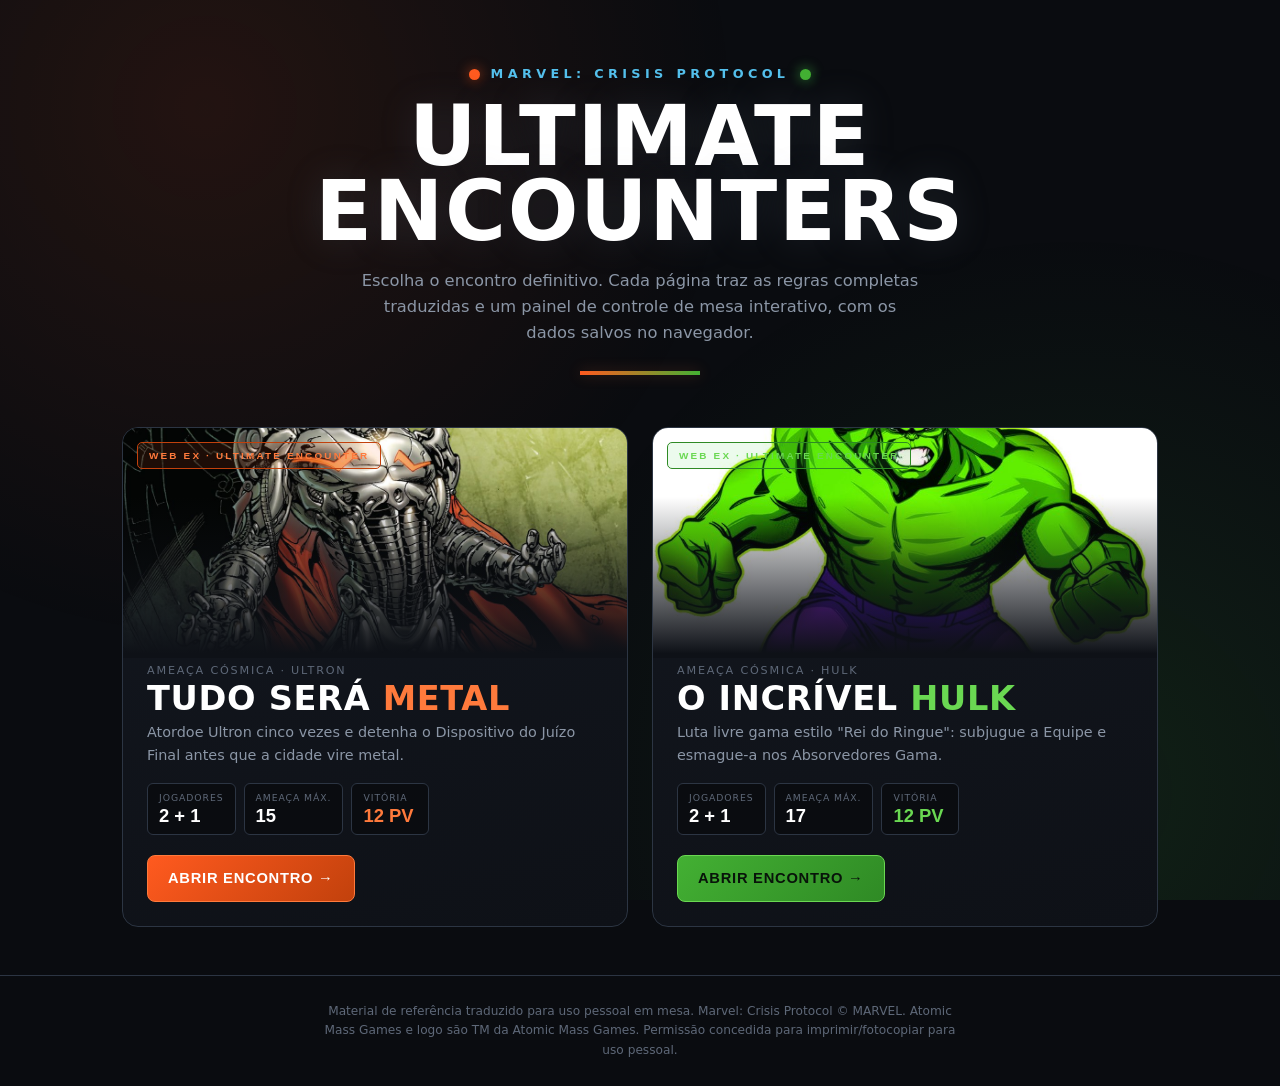
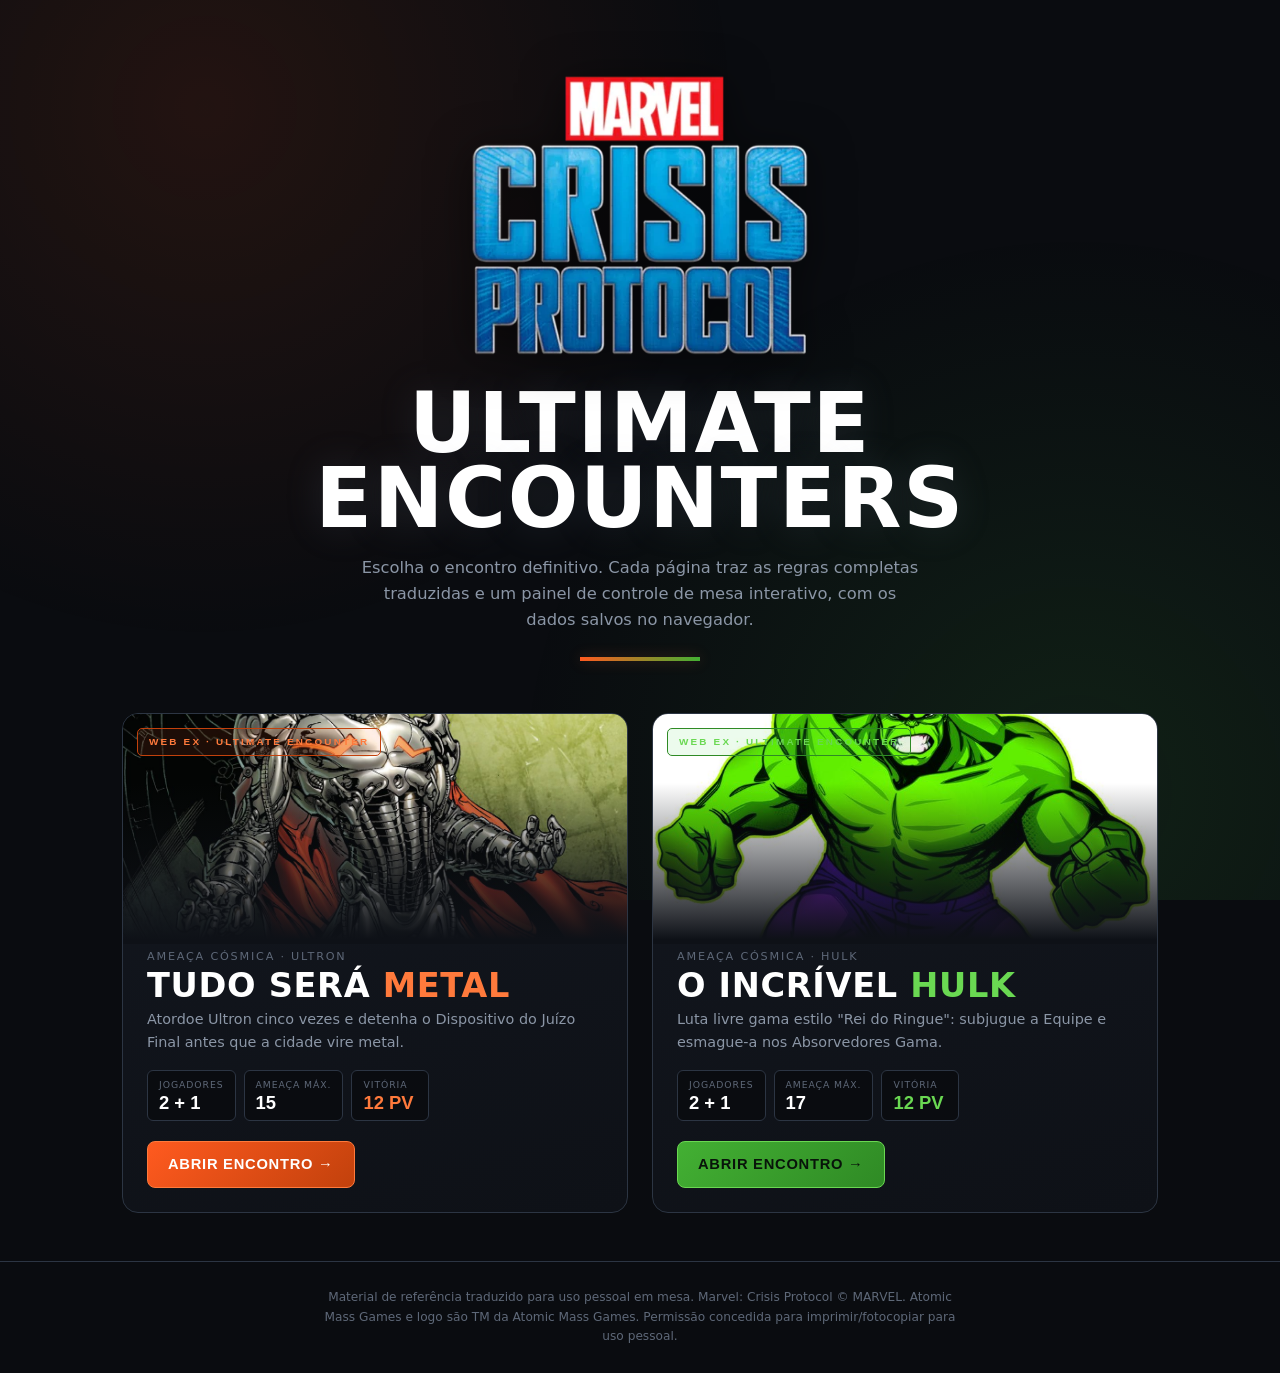
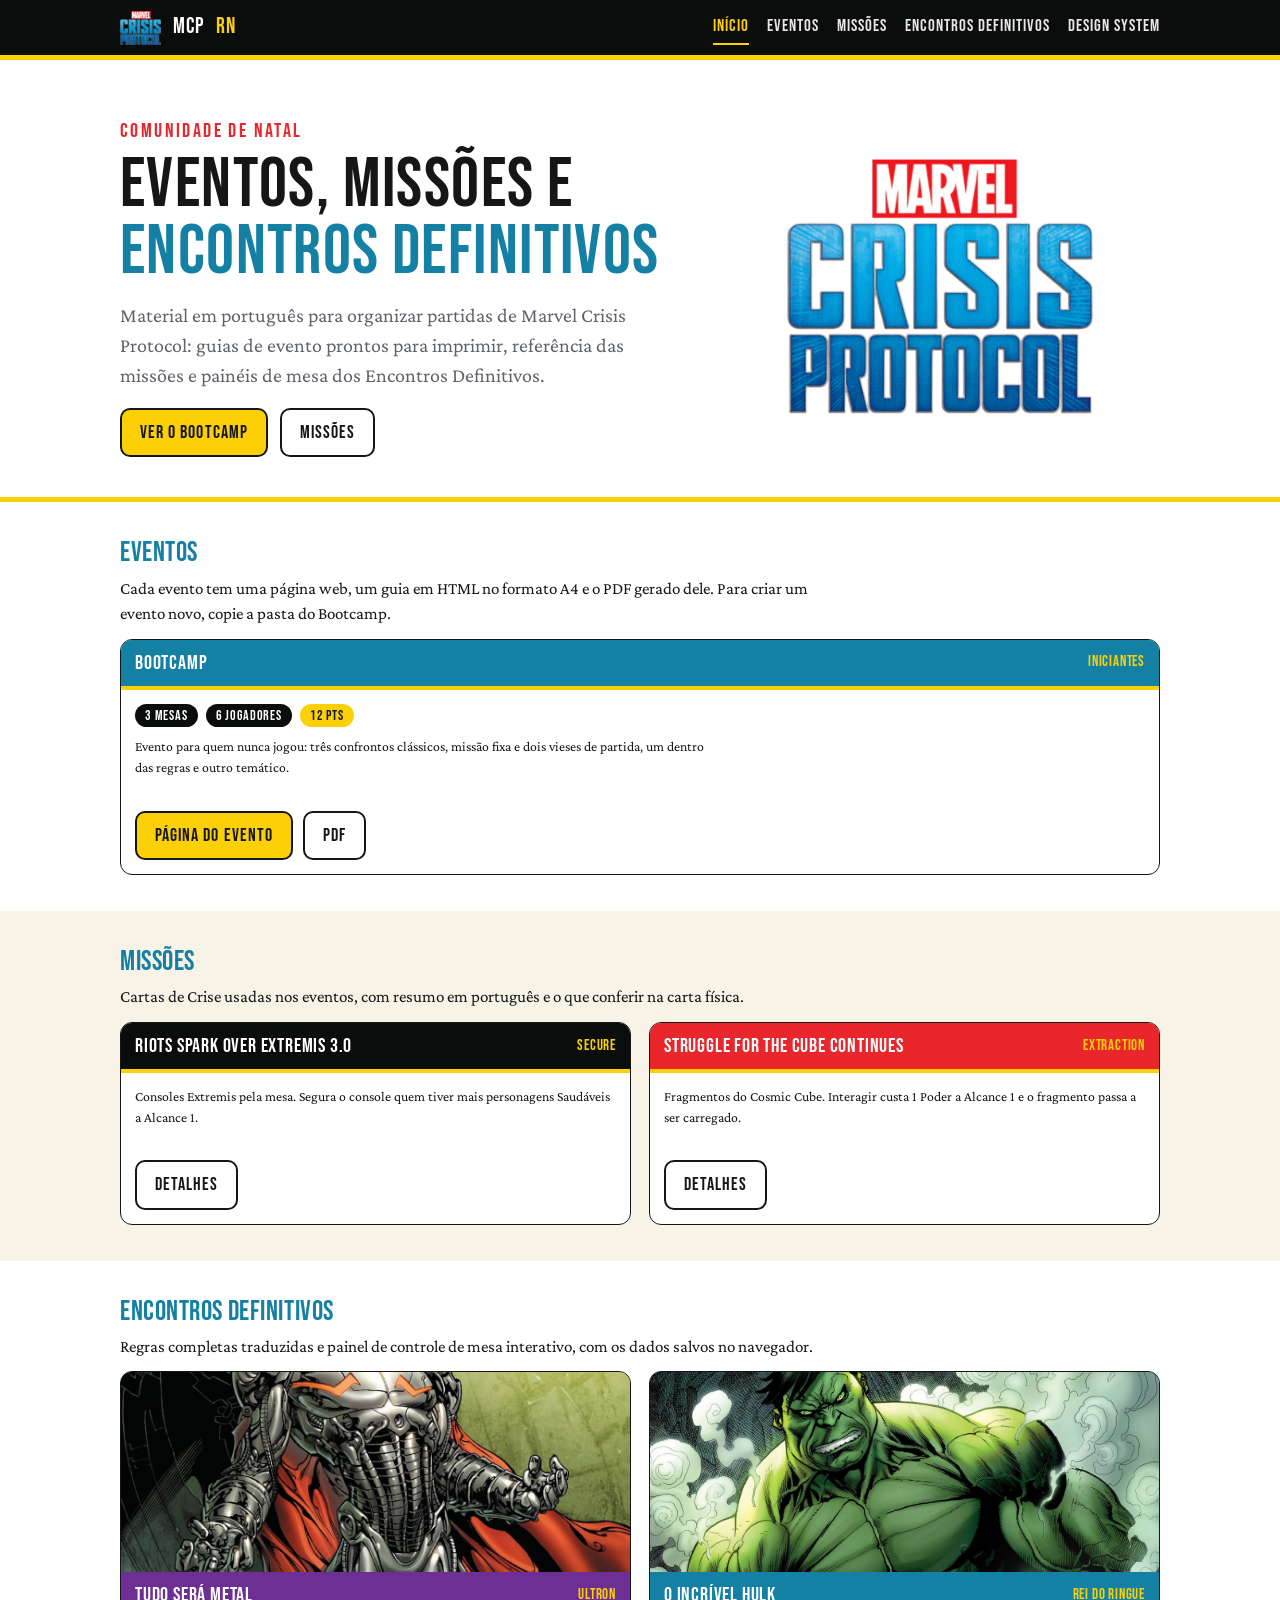
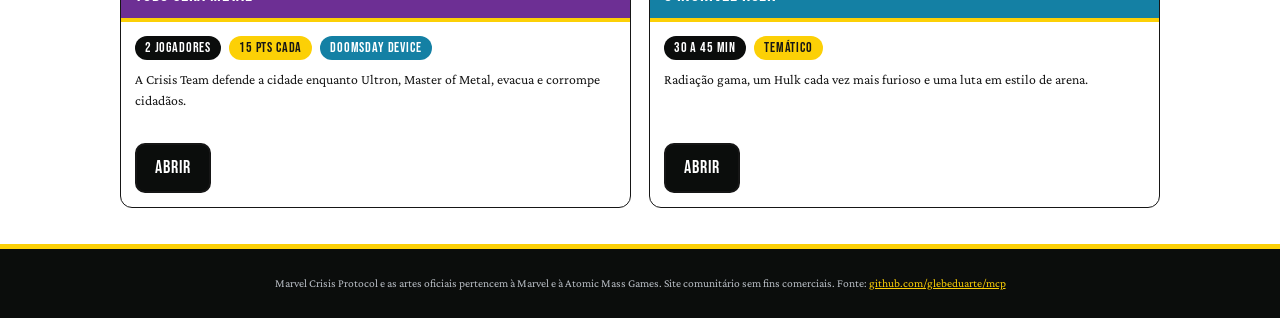
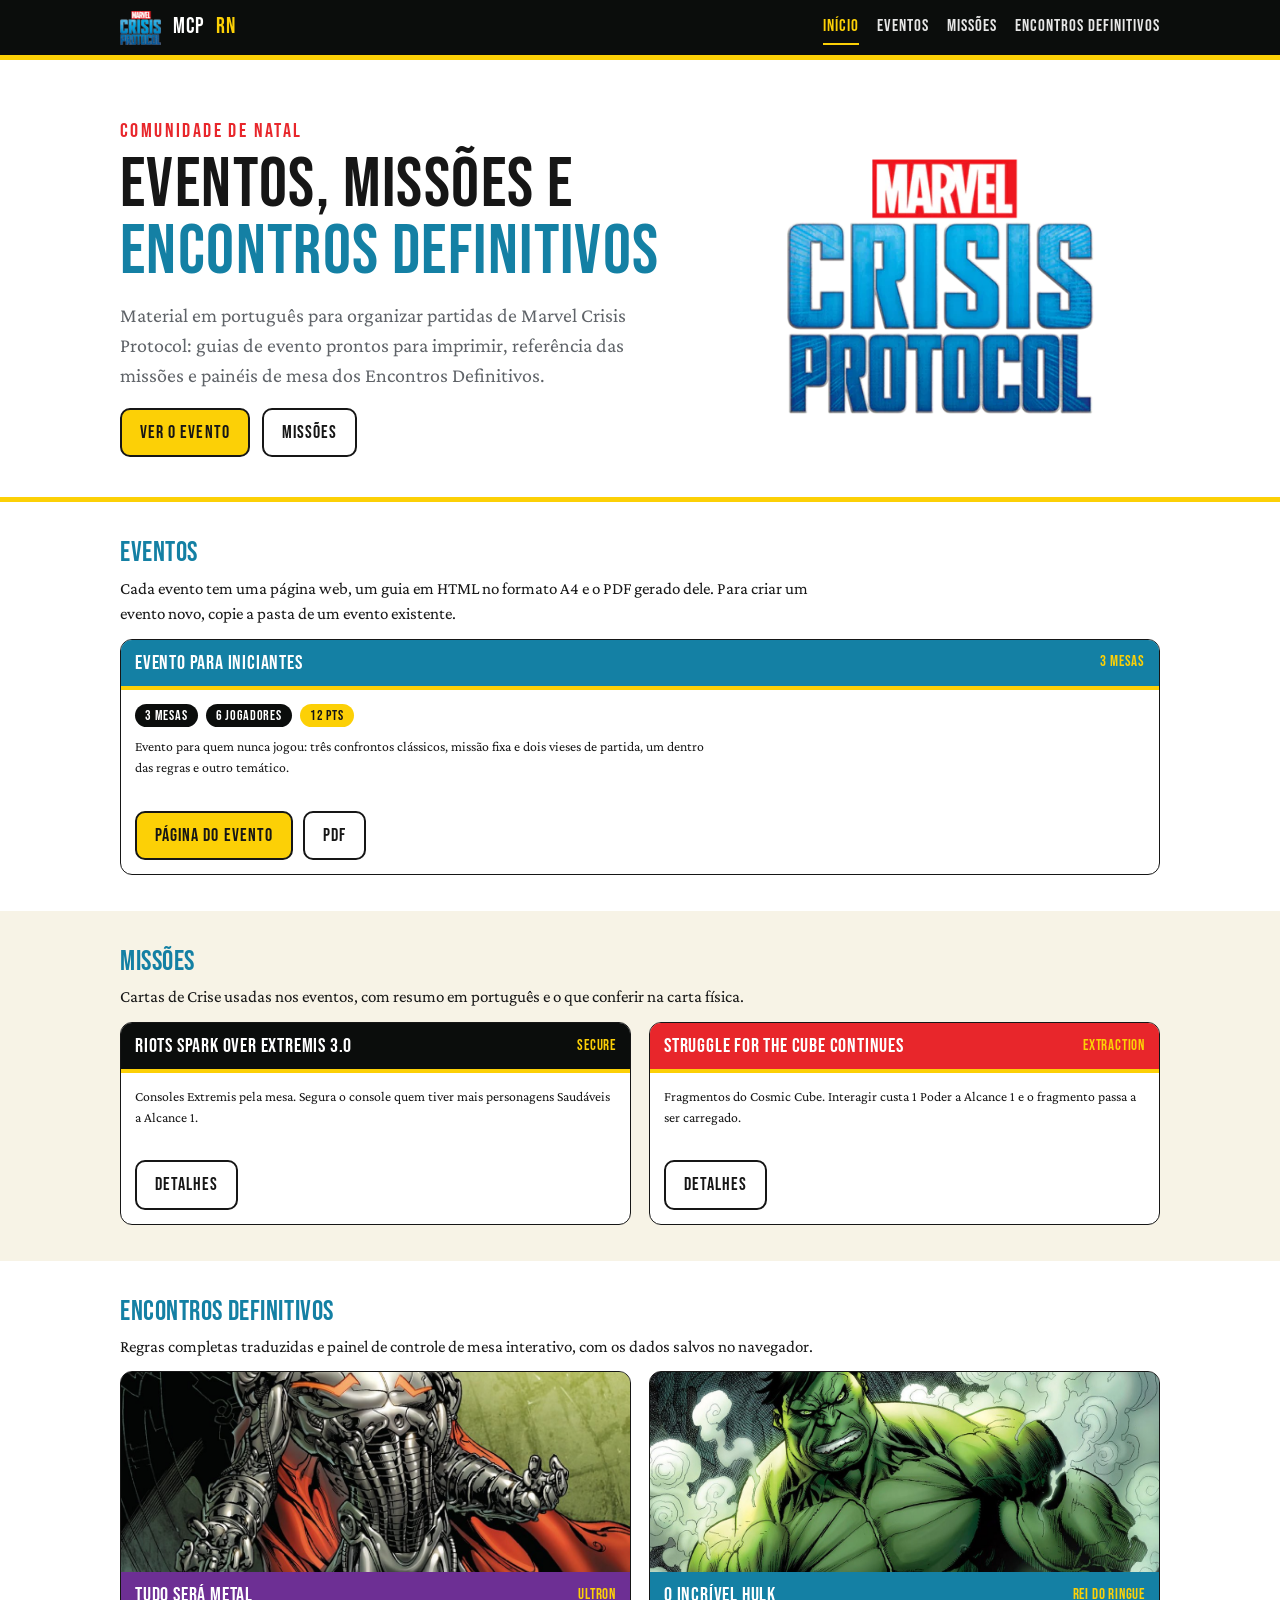
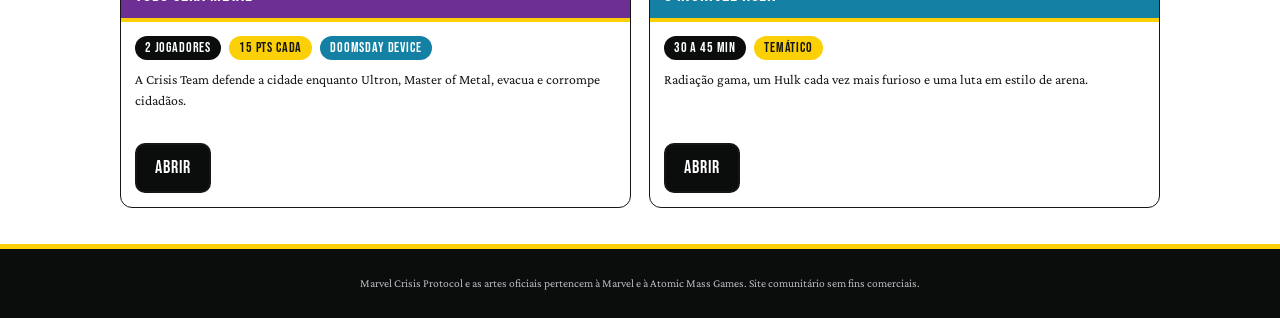
